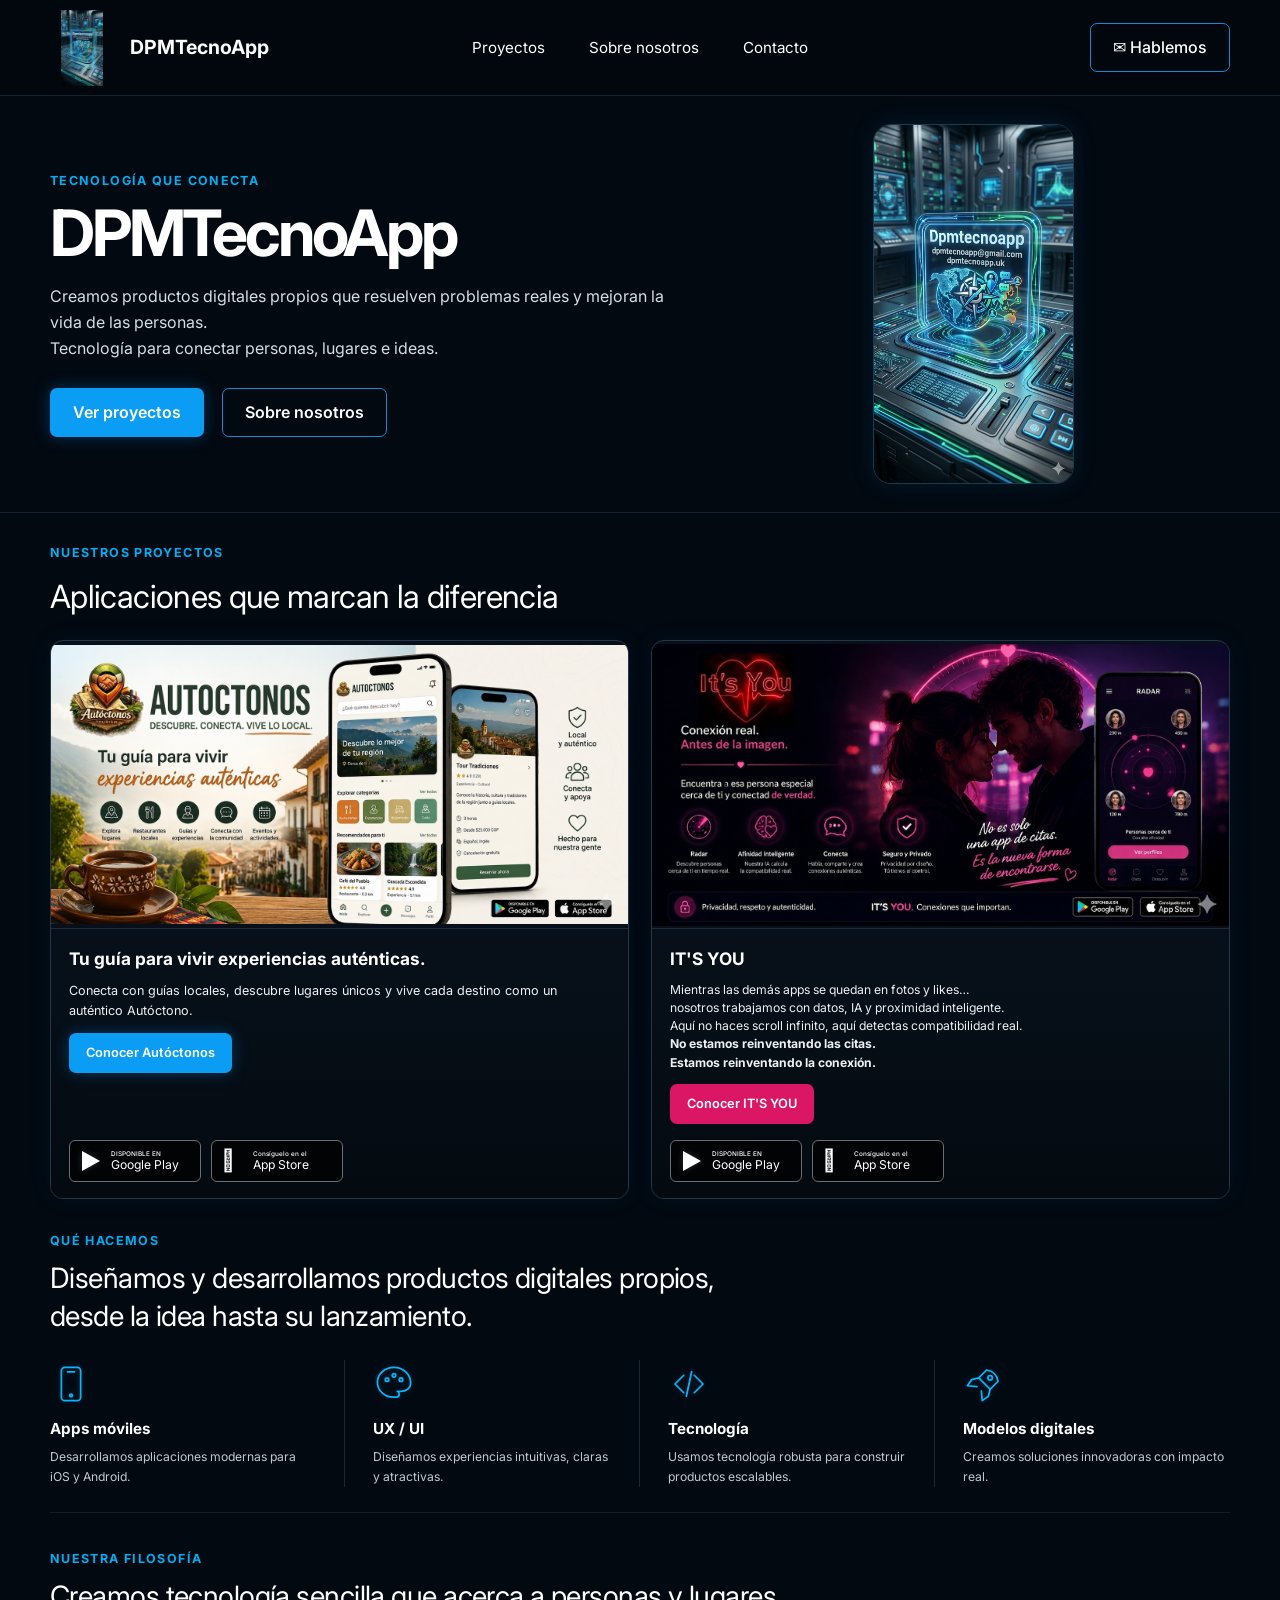
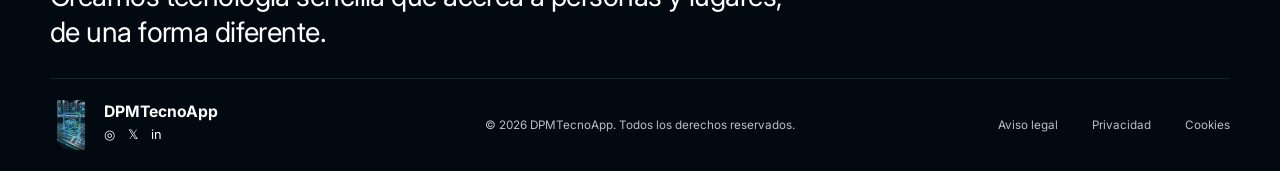
==== index.html @ 694f6444 "feat: enlazar ficha de Autóctonos con su página" ====
<!doctype html><html lang="es"><head><meta charset="utf-8"><meta name="viewport" content="width=device-width,initial-scale=1"><meta name="description" content="DPMTecnoApp crea productos digitales propios para conectar personas, lugares e ideas."><title>DPMTecnoApp</title><link rel="preconnect" href="https://fonts.googleapis.com"><link rel="preconnect" href="https://fonts.gstatic.com" crossorigin><link href="https://fonts.googleapis.com/css2?family=Inter:wght@400;500;600;700;800&display=swap" rel="stylesheet"><link rel="stylesheet" href="styles.css"></head><body><header class="site-header"><a class="brand" href="#inicio" aria-label="DPMTecnoApp, inicio"><span class="brand-mark"><img src="assets/app-image.png" alt=""></span><strong>DPMTecnoApp</strong></a><button class="menu-toggle" aria-expanded="false" aria-controls="nav">☰</button><nav id="nav" class="nav"><a href="#proyectos">Proyectos</a><a href="#nosotros">Sobre nosotros</a><a href="#contacto">Contacto</a></nav><button class="btn btn-outline header-contact" data-open-contact>✉ Hablemos</button></header><main><section id="inicio" class="hero"><div class="hero-inner"><div class="hero-copy"><p class="eyebrow">TECNOLOGÍA QUE CONECTA</p><h1>DPMTecnoApp</h1><p class="hero-text">Creamos productos digitales propios que resuelven problemas reales y mejoran la vida de las personas.<br>Tecnología para conectar personas, lugares e ideas.</p><div class="hero-actions"><a class="btn btn-primary" href="#proyectos">Ver proyectos</a><a class="btn btn-outline" href="#nosotros">Sobre nosotros</a></div></div><div class="hero-media"><img src="assets/app-image.png" alt="DPMTecnoApp"></div></div></section><section id="proyectos" class="section-shell projects"><p class="eyebrow">NUESTROS PROYECTOS</p><h2>Aplicaciones que marcan la diferencia</h2><div class="project-grid"><article class="project-card"><div class="project-media"><img src="assets/ficha.autoctonos.png" alt="Autóctonos Tourism"></div><div class="project-body"><h3>Tu guía para vivir experiencias auténticas.</h3><p>Conecta con guías locales, descubre lugares únicos y vive cada destino como un auténtico Autóctono.</p><a class="btn btn-primary btn-small" href="autoctonos.html">Conocer Autóctonos</a><div class="store-row"><span class="store-badge"><span class="play-mark" aria-hidden="true"></span><span><b>DISPONIBLE EN</b><em>Google Play</em></span></span><span class="store-badge"><span class="apple-mark" aria-hidden="true"></span><span><b>Consíguelo en el</b><em>App Store</em></span></span></div></div></article><article class="project-card itsyou-card"><div class="project-media"><img src="assets/ficha-itsyou.png" alt="Presentación de IT'S YOU"></div><div class="project-body its-copy"><h3>IT'S YOU</h3><p>Mientras las demás apps se quedan en fotos y likes…<br>nosotros trabajamos con datos, IA y proximidad inteligente.<br>Aquí no haces scroll infinito, aquí detectas compatibilidad real.<br><strong>No estamos reinventando las citas.<br>Estamos reinventando la conexión.</strong></p><button class="btn btn-pink btn-small" type="button">Conocer IT'S YOU</button><div class="store-row"><span class="store-badge"><span class="play-mark" aria-hidden="true"></span><span><b>DISPONIBLE EN</b><em>Google Play</em></span></span><span class="store-badge"><span class="apple-mark" aria-hidden="true"></span><span><b>Consíguelo en el</b><em>App Store</em></span></span></div></div></article></div></section><section id="nosotros" class="section-shell what"><p class="eyebrow">QUÉ HACEMOS</p><h2>Diseñamos y desarrollamos productos digitales propios,<br>desde la idea hasta su lanzamiento.</h2><div class="feature-grid"><article><span class="feature-icon"><svg viewBox="0 0 48 48" aria-hidden="true"><rect x="13" y="5" width="22" height="38" rx="4"/><line x1="20" y1="10" x2="28" y2="10"/><circle cx="24" cy="37" r="1.5"/></svg></span><h3>Apps móviles</h3><p>Desarrollamos aplicaciones modernas para iOS y Android.</p></article><article><span class="feature-icon"><svg viewBox="0 0 48 48" aria-hidden="true"><path d="M24 5C13.5 5 5 12.6 5 22c0 9.6 8.6 17 18 17h3.5c2 0 3.5-1.6 3.5-3.5 0-1.5-1-2.7-2.3-3.2h4.8C38.9 32.3 43 28.2 43 23 43 13 34.5 5 24 5Z"/><circle cx="16" cy="19" r="2"/><circle cx="24" cy="14" r="2"/><circle cx="32" cy="19" r="2"/></svg></span><h3>UX / UI</h3><p>Diseñamos experiencias intuitivas, claras y atractivas.</p></article><article><span class="feature-icon"><svg viewBox="0 0 48 48" aria-hidden="true"><polyline points="18,14 8,24 18,34"/><polyline points="30,14 40,24 30,34"/><line x1="27" y1="10" x2="21" y2="38"/></svg></span><h3>Tecnología</h3><p>Usamos tecnología robusta para construir productos escalables.</p></article><article><span class="feature-icon"><svg viewBox="0 0 48 48" aria-hidden="true"><path d="M27 8c7 1 12 6 13 13l-9 9-13-13 9-9Z"/><path d="M18 17 10 19l-5 7 11 1"/><path d="M31 30l-2 8-7 5-1-11"/><circle cx="31" cy="17" r="2.5"/></svg></span><h3>Modelos digitales</h3><p>Creamos soluciones innovadoras con impacto real.</p></article></div></section><section class="section-shell philosophy"><p class="eyebrow">NUESTRA FILOSOFÍA</p><h2>Creamos tecnología sencilla que acerca a personas y lugares,<br>de una forma diferente.</h2></section></main><footer id="contacto" class="footer section-shell"><div class="footer-brand"><span class="brand-mark small"><img src="assets/app-image.png" alt=""></span><div><strong>DPMTecnoApp</strong><div class="socials">◎　𝕏　in</div></div></div><p>© 2026 DPMTecnoApp. Todos los derechos reservados.</p><div class="legal"><a href="#">Aviso legal</a><a href="#">Privacidad</a><a href="#">Cookies</a></div></footer><dialog id="contactDialog" class="contact-dialog"><form method="dialog" class="dialog-close-row"><button class="close" aria-label="Cerrar">×</button></form><div class="dialog-content"><p class="eyebrow">CONTACTO</p><h2>Hablemos</h2><p>¿Tienes una idea o quieres colaborar en alguno de nuestros proyectos? Escríbenos.</p><form class="contact-form" action="mailto:dpmtecnoapp@gmail.com" method="post" enctype="text/plain"><label>Nombre<input name="nombre" required></label><label>Email<input type="email" name="email" required></label><label>Mensaje<textarea name="mensaje" rows="5" required></textarea></label><button class="btn btn-primary" type="submit">Enviar mensaje</button></form></div></dialog><script src="script.js"></script></body></html>
---- styles.css ----
*{box-sizing:border-box}html{scroll-behavior:smooth}body{margin:0;background:#020911;color:#fff;font-family:Inter,Arial,sans-serif;line-height:1.55}a{color:inherit;text-decoration:none}button,input,textarea{font:inherit}.section-shell{width:min(1180px,calc(100% - 72px));margin:auto}.site-header{height:96px;display:grid;grid-template-columns:1fr auto 1fr;align-items:center;padding:0 max(32px,calc((100vw - 1180px)/2));border-bottom:1px solid #132331;background:#02070d;position:sticky;top:0;z-index:20}.brand{display:flex;align-items:center;gap:16px}.brand strong{font-size:1.22rem}.brand-mark{width:64px;height:76px;display:flex;align-items:center;justify-content:center;overflow:hidden;background:transparent}.brand-mark img{display:block;width:100%;height:100%;object-fit:contain;object-position:center}.brand-mark.small{width:42px;height:50px}.nav{display:flex;gap:44px}.nav a{font-size:.95rem}.menu-toggle{display:none;background:transparent;border:0;color:#fff;font-size:1.5rem}.btn{display:inline-flex;align-items:center;justify-content:center;border-radius:7px;padding:11px 22px;border:1px solid transparent;font-weight:600;cursor:pointer}.btn-primary{background:#0b9cf4;box-shadow:0 0 16px rgba(0,127,207,.38);color:#fff}.btn-outline{background:transparent;border-color:#1689d5;color:#fff}.btn-pink{background:#db1765;color:#fff}.header-contact{justify-self:end;font-weight:500}.hero{border-bottom:1px solid #142231}.hero-inner{width:min(1180px,calc(100% - 72px));margin:auto;display:grid;grid-template-columns:1.1fr .9fr;gap:40px;align-items:center;min-height:410px;padding:28px 0}.hero-copy{max-width:630px}.eyebrow{color:#00aef3;font-size:.78rem;letter-spacing:.11em;margin:0 0 10px;font-weight:700}.hero h1{font-size:4rem;line-height:1;margin:0 0 18px;letter-spacing:-.05em}.hero-text{font-size:1rem;color:#d7dde2;line-height:1.65;margin:0}.hero-actions{display:flex;gap:18px;margin-top:26px}.hero-media{min-height:360px;display:flex;align-items:center;justify-content:center;padding:0 8px}.hero-media img{display:block;width:auto;height:360px;max-width:100%;object-fit:contain;border-radius:18px;border:1px solid #1d3950;box-shadow:0 0 22px rgba(0,116,180,.17)}.projects{padding-top:30px;padding-bottom:28px}.projects h2,.what h2,.philosophy h2{font-weight:400;letter-spacing:-.02em}.projects h2{font-size:2rem;margin:0 0 18px}.project-grid{display:grid;grid-template-columns:1fr 1fr;gap:22px}.project-card{border:1px solid #273646;border-radius:13px;overflow:hidden;background:#07101a;box-shadow:0 0 22px rgba(0,84,132,.11);display:flex;flex-direction:column}.project-media{width:100%;aspect-ratio:2/1;background:transparent;border-bottom:1px solid #1c2c3a;overflow:hidden;padding:0}.project-media img{display:block;width:100%;height:100%;object-fit:contain;object-position:center}.project-body{padding:18px 18px 16px;background:linear-gradient(180deg,#07101a,#040a10);display:flex;flex-direction:column;flex:1}.project-body h3{font-size:1.08rem;line-height:1.35;margin:0 0 10px}.project-body p{font-size:.79rem;line-height:1.6;color:#eef1f3;margin:0 0 12px}.project-body strong{font-weight:700}.its-copy p{font-size:.76rem;line-height:1.5}.btn-small{padding:9px 16px;font-size:.8rem;align-self:flex-start}.store-row{display:flex;gap:10px;margin-top:auto;padding-top:16px}.store-badge{height:42px;min-width:132px;border:1px solid #686f75;border-radius:6px;background:#020305;padding:4px 9px;display:grid;grid-template-columns:26px 1fr;align-items:center;gap:6px;color:#fff}.store-badge>span:last-child{display:grid}.store-badge b{font-size:.4rem;font-weight:500;line-height:1.1}.store-badge em{font-size:.76rem;font-style:normal;line-height:1.1}.apple-mark{font-size:1.35rem;line-height:1}.play-mark{width:0;height:0;border-top:10px solid transparent;border-bottom:10px solid transparent;border-left:18px solid #fff;filter:drop-shadow(0 0 3px rgba(255,255,255,.18));margin-left:3px}.what{padding-top:4px;padding-bottom:24px}.what h2{font-size:1.75rem;line-height:1.35;margin:0 0 24px}.feature-grid{display:grid;grid-template-columns:repeat(4,1fr);padding-bottom:25px;border-bottom:1px solid #111d29}.feature-grid article{padding:0 28px;border-right:1px solid #1b2936}.feature-grid article:first-child{padding-left:0}.feature-grid article:last-child{border-right:0;padding-right:0}.feature-icon{width:48px;height:48px;display:flex;align-items:center;margin-bottom:9px}.feature-icon svg{width:42px;height:42px;fill:none;stroke:#00b8ff;stroke-width:2;stroke-linecap:round;stroke-linejoin:round;filter:drop-shadow(0 0 5px rgba(0,174,243,.22))}.feature-grid h3{font-size:.95rem;margin:0 0 7px}.feature-grid p{font-size:.76rem;color:#c3c8ce;line-height:1.65;margin:0}.philosophy{padding-top:12px;padding-bottom:28px;border-bottom:1px solid #13202c}.philosophy h2{font-size:1.75rem;line-height:1.28;margin:0}.footer{min-height:92px;display:grid;grid-template-columns:1fr auto 1fr;align-items:center;gap:20px;font-size:.73rem;color:#b9c0c7}.footer-brand{display:grid;grid-template-columns:auto 1fr;align-items:center;column-gap:12px;row-gap:2px;color:#fff}.footer-brand .brand-mark{grid-row:1/3}.footer-brand strong{font-size:.98rem}.socials{font-size:.8rem}.footer p{margin:0}.legal{justify-self:end;display:flex;gap:34px}.contact-dialog{width:min(560px,calc(100% - 28px));border:1px solid rgba(0,184,255,.4);border-radius:18px;background:#07131f;color:white;padding:0;box-shadow:0 0 60px rgba(0,184,255,.26)}.contact-dialog::backdrop{background:rgba(0,5,10,.72);backdrop-filter:blur(8px)}.dialog-close-row{display:flex;justify-content:flex-end}.close{margin:10px 12px 0;background:transparent;color:white;border:0;font-size:2rem;cursor:pointer}.dialog-content{padding:0 34px 34px}.contact-form{display:grid;gap:14px;margin:20px 0}.contact-form label{display:grid;gap:6px;color:#b9c7d3;font-size:.86rem}.contact-form input,.contact-form textarea{width:100%;border:1px solid #17354b;border-radius:8px;background:#0d2030;color:white;padding:12px}@media(max-width:900px){.site-header{height:82px;grid-template-columns:1fr auto;padding:0 18px}.brand{gap:10px}.brand strong{font-size:1rem}.brand-mark{width:48px;height:62px}.menu-toggle{display:block;justify-self:end}.nav{display:none;position:absolute;top:82px;left:0;right:0;background:#07131f;padding:22px;flex-direction:column;gap:18px;border-bottom:1px solid #15354c}.nav.open{display:flex}.header-contact{display:none}.hero-inner{width:calc(100% - 36px);grid-template-columns:1fr;padding:28px 0 34px;gap:20px}.hero-media{min-height:320px;order:-1}.hero-media img{height:320px;max-width:100%}.hero h1{font-size:2.8rem}.hero-text br{display:none}.project-grid{grid-template-columns:1fr}.project-media{aspect-ratio:2/1}.feature-grid{grid-template-columns:1fr 1fr;gap:20px}.feature-grid article,.feature-grid article:first-child,.feature-grid article:last-child{border-right:0;border-bottom:1px solid #1b2936;padding:15px 0}.footer{height:auto;grid-template-columns:1fr;text-align:center;gap:18px;padding:26px 0}.footer-brand,.legal{justify-self:center}.legal{gap:22px}}@media(max-width:560px){.section-shell{width:calc(100% - 28px)}.hero h1{font-size:2.35rem}.hero-actions{flex-direction:column;align-items:stretch}.hero-media{min-height:270px}.hero-media img{height:270px}.projects h2{font-size:1.52rem}.project-media{aspect-ratio:2/1}.store-row{gap:7px;flex-wrap:wrap}.store-badge{min-width:0;flex:1}.its-copy p{font-size:.73rem}.feature-grid{grid-template-columns:1fr}.what h2,.philosophy h2{font-size:1.4rem}}
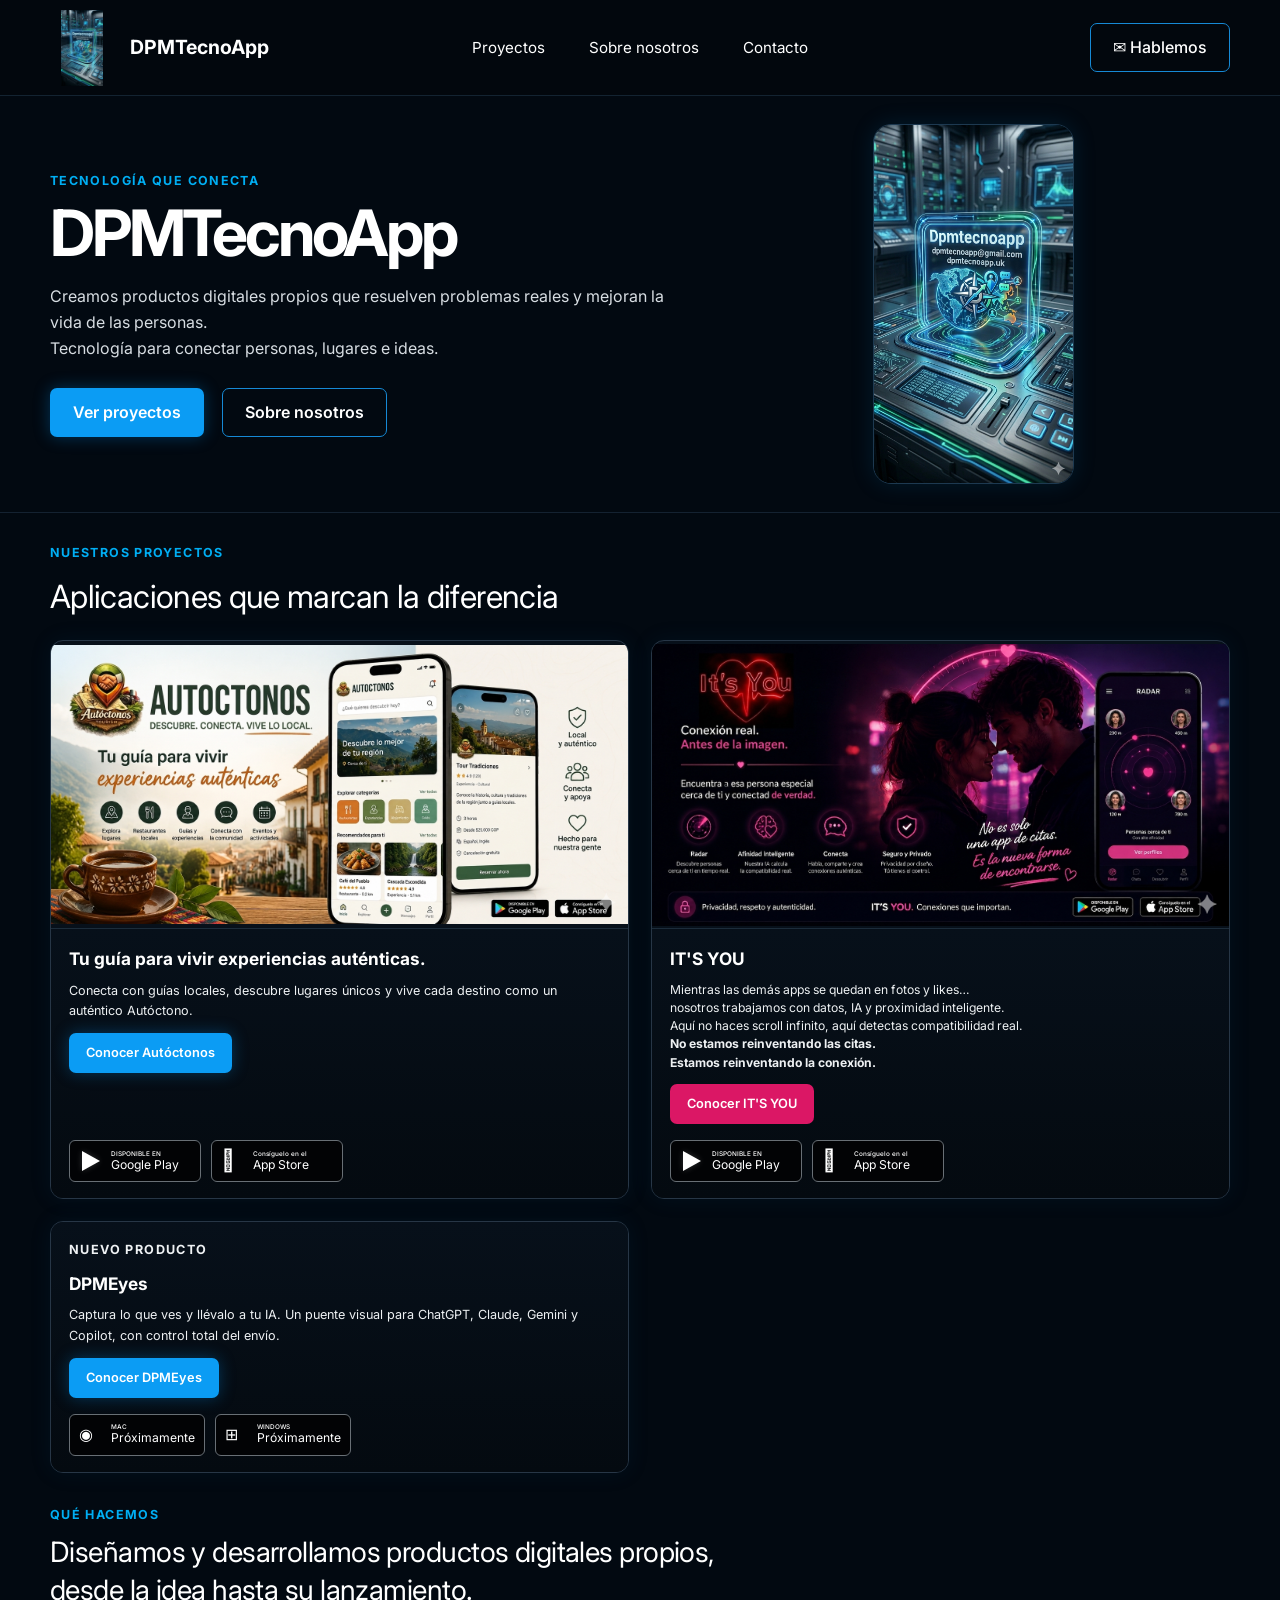
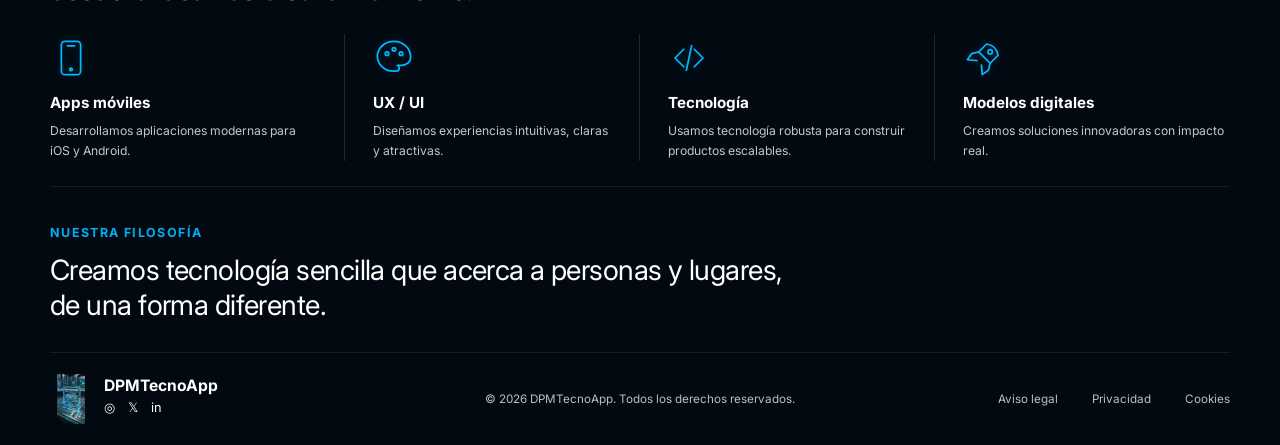
==== commit 2994ca37: "feat: add DPMEyes to projects" ====
--- a/index.html
+++ b/index.html
@@ -1 +1 @@
-<!doctype html><html lang="es"><head><meta charset="utf-8"><meta name="viewport" content="width=device-width,initial-scale=1"><meta name="description" content="DPMTecnoApp crea productos digitales propios para conectar personas, lugares e ideas."><title>DPMTecnoApp</title><link rel="preconnect" href="https://fonts.googleapis.com"><link rel="preconnect" href="https://fonts.gstatic.com" crossorigin><link href="https://fonts.googleapis.com/css2?family=Inter:wght@400;500;600;700;800&display=swap" rel="stylesheet"><link rel="stylesheet" href="styles.css"></head><body><header class="site-header"><a class="brand" href="#inicio" aria-label="DPMTecnoApp, inicio"><span class="brand-mark"><img src="assets/app-image.png" alt=""></span><strong>DPMTecnoApp</strong></a><button class="menu-toggle" aria-expanded="false" aria-controls="nav">☰</button><nav id="nav" class="nav"><a href="#proyectos">Proyectos</a><a href="#nosotros">Sobre nosotros</a><a href="#contacto">Contacto</a></nav><button class="btn btn-outline header-contact" data-open-contact>✉ Hablemos</button></header><main><section id="inicio" class="hero"><div class="hero-inner"><div class="hero-copy"><p class="eyebrow">TECNOLOGÍA QUE CONECTA</p><h1>DPMTecnoApp</h1><p class="hero-text">Creamos productos digitales propios que resuelven problemas reales y mejoran la vida de las personas.<br>Tecnología para conectar personas, lugares e ideas.</p><div class="hero-actions"><a class="btn btn-primary" href="#proyectos">Ver proyectos</a><a class="btn btn-outline" href="#nosotros">Sobre nosotros</a></div></div><div class="hero-media"><img src="assets/app-image.png" alt="DPMTecnoApp"></div></div></section><section id="proyectos" class="section-shell projects"><p class="eyebrow">NUESTROS PROYECTOS</p><h2>Aplicaciones que marcan la diferencia</h2><div class="project-grid"><article class="project-card"><div class="project-media"><img src="assets/ficha.autoctonos.png" alt="Autóctonos Tourism"></div><div class="project-body"><h3>Tu guía para vivir experiencias auténticas.</h3><p>Conecta con guías locales, descubre lugares únicos y vive cada destino como un auténtico Autóctono.</p><a class="btn btn-primary btn-small" href="autoctonos.html">Conocer Autóctonos</a><div class="store-row"><span class="store-badge"><span class="play-mark" aria-hidden="true"></span><span><b>DISPONIBLE EN</b><em>Google Play</em></span></span><span class="store-badge"><span class="apple-mark" aria-hidden="true"></span><span><b>Consíguelo en el</b><em>App Store</em></span></span></div></div></article><article class="project-card itsyou-card"><div class="project-media"><img src="assets/ficha-itsyou.png" alt="Presentación de IT'S YOU"></div><div class="project-body its-copy"><h3>IT'S YOU</h3><p>Mientras las demás apps se quedan en fotos y likes…<br>nosotros trabajamos con datos, IA y proximidad inteligente.<br>Aquí no haces scroll infinito, aquí detectas compatibilidad real.<br><strong>No estamos reinventando las citas.<br>Estamos reinventando la conexión.</strong></p><button class="btn btn-pink btn-small" type="button">Conocer IT'S YOU</button><div class="store-row"><span class="store-badge"><span class="play-mark" aria-hidden="true"></span><span><b>DISPONIBLE EN</b><em>Google Play</em></span></span><span class="store-badge"><span class="apple-mark" aria-hidden="true"></span><span><b>Consíguelo en el</b><em>App Store</em></span></span></div></div></article></div></section><section id="nosotros" class="section-shell what"><p class="eyebrow">QUÉ HACEMOS</p><h2>Diseñamos y desarrollamos productos digitales propios,<br>desde la idea hasta su lanzamiento.</h2><div class="feature-grid"><article><span class="feature-icon"><svg viewBox="0 0 48 48" aria-hidden="true"><rect x="13" y="5" width="22" height="38" rx="4"/><line x1="20" y1="10" x2="28" y2="10"/><circle cx="24" cy="37" r="1.5"/></svg></span><h3>Apps móviles</h3><p>Desarrollamos aplicaciones modernas para iOS y Android.</p></article><article><span class="feature-icon"><svg viewBox="0 0 48 48" aria-hidden="true"><path d="M24 5C13.5 5 5 12.6 5 22c0 9.6 8.6 17 18 17h3.5c2 0 3.5-1.6 3.5-3.5 0-1.5-1-2.7-2.3-3.2h4.8C38.9 32.3 43 28.2 43 23 43 13 34.5 5 24 5Z"/><circle cx="16" cy="19" r="2"/><circle cx="24" cy="14" r="2"/><circle cx="32" cy="19" r="2"/></svg></span><h3>UX / UI</h3><p>Diseñamos experiencias intuitivas, claras y atractivas.</p></article><article><span class="feature-icon"><svg viewBox="0 0 48 48" aria-hidden="true"><polyline points="18,14 8,24 18,34"/><polyline points="30,14 40,24 30,34"/><line x1="27" y1="10" x2="21" y2="38"/></svg></span><h3>Tecnología</h3><p>Usamos tecnología robusta para construir productos escalables.</p></article><article><span class="feature-icon"><svg viewBox="0 0 48 48" aria-hidden="true"><path d="M27 8c7 1 12 6 13 13l-9 9-13-13 9-9Z"/><path d="M18 17 10 19l-5 7 11 1"/><path d="M31 30l-2 8-7 5-1-11"/><circle cx="31" cy="17" r="2.5"/></svg></span><h3>Modelos digitales</h3><p>Creamos soluciones innovadoras con impacto real.</p></article></div></section><section class="section-shell philosophy"><p class="eyebrow">NUESTRA FILOSOFÍA</p><h2>Creamos tecnología sencilla que acerca a personas y lugares,<br>de una forma diferente.</h2></section></main><footer id="contacto" class="footer section-shell"><div class="footer-brand"><span class="brand-mark small"><img src="assets/app-image.png" alt=""></span><div><strong>DPMTecnoApp</strong><div class="socials">◎　𝕏　in</div></div></div><p>© 2026 DPMTecnoApp. Todos los derechos reservados.</p><div class="legal"><a href="#">Aviso legal</a><a href="#">Privacidad</a><a href="#">Cookies</a></div></footer><dialog id="contactDialog" class="contact-dialog"><form method="dialog" class="dialog-close-row"><button class="close" aria-label="Cerrar">×</button></form><div class="dialog-content"><p class="eyebrow">CONTACTO</p><h2>Hablemos</h2><p>¿Tienes una idea o quieres colaborar en alguno de nuestros proyectos? Escríbenos.</p><form class="contact-form" action="mailto:dpmtecnoapp@gmail.com" method="post" enctype="text/plain"><label>Nombre<input name="nombre" required></label><label>Email<input type="email" name="email" required></label><label>Mensaje<textarea name="mensaje" rows="5" required></textarea></label><button class="btn btn-primary" type="submit">Enviar mensaje</button></form></div></dialog><script src="script.js"></script></body></html>+<!doctype html><html lang="es"><head><meta charset="utf-8"><meta name="viewport" content="width=device-width,initial-scale=1"><meta name="description" content="DPMTecnoApp crea productos digitales propios para conectar personas, lugares e ideas."><title>DPMTecnoApp</title><link rel="preconnect" href="https://fonts.googleapis.com"><link rel="preconnect" href="https://fonts.gstatic.com" crossorigin><link href="https://fonts.googleapis.com/css2?family=Inter:wght@400;500;600;700;800&display=swap" rel="stylesheet"><link rel="stylesheet" href="styles.css"></head><body><header class="site-header"><a class="brand" href="#inicio" aria-label="DPMTecnoApp, inicio"><span class="brand-mark"><img src="assets/app-image.png" alt=""></span><strong>DPMTecnoApp</strong></a><button class="menu-toggle" aria-expanded="false" aria-controls="nav">☰</button><nav id="nav" class="nav"><a href="#proyectos">Proyectos</a><a href="#nosotros">Sobre nosotros</a><a href="#contacto">Contacto</a></nav><button class="btn btn-outline header-contact" data-open-contact>✉ Hablemos</button></header><main><section id="inicio" class="hero"><div class="hero-inner"><div class="hero-copy"><p class="eyebrow">TECNOLOGÍA QUE CONECTA</p><h1>DPMTecnoApp</h1><p class="hero-text">Creamos productos digitales propios que resuelven problemas reales y mejoran la vida de las personas.<br>Tecnología para conectar personas, lugares e ideas.</p><div class="hero-actions"><a class="btn btn-primary" href="#proyectos">Ver proyectos</a><a class="btn btn-outline" href="#nosotros">Sobre nosotros</a></div></div><div class="hero-media"><img src="assets/app-image.png" alt="DPMTecnoApp"></div></div></section><section id="proyectos" class="section-shell projects"><p class="eyebrow">NUESTROS PROYECTOS</p><h2>Aplicaciones que marcan la diferencia</h2><div class="project-grid"><article class="project-card"><div class="project-media"><img src="assets/ficha.autoctonos.png" alt="Autóctonos Tourism"></div><div class="project-body"><h3>Tu guía para vivir experiencias auténticas.</h3><p>Conecta con guías locales, descubre lugares únicos y vive cada destino como un auténtico Autóctono.</p><a class="btn btn-primary btn-small" href="autoctonos.html">Conocer Autóctonos</a><div class="store-row"><a class="store-badge" href="https://play.google.com/store/apps/details?id=com.dpmtecnoapp.autoctonos" target="_blank" rel="noopener noreferrer" aria-label="Descargar Autóctonos en Google Play"><span class="play-mark" aria-hidden="true"></span><span><b>DISPONIBLE EN</b><em>Google Play</em></span></a><span class="store-badge"><span class="apple-mark" aria-hidden="true"></span><span><b>Consíguelo en el</b><em>App Store</em></span></span></div></div></article><article class="project-card itsyou-card"><div class="project-media"><img src="assets/ficha-itsyou.png" alt="Presentación de IT'S YOU"></div><div class="project-body its-copy"><h3>IT'S YOU</h3><p>Mientras las demás apps se quedan en fotos y likes…<br>nosotros trabajamos con datos, IA y proximidad inteligente.<br>Aquí no haces scroll infinito, aquí detectas compatibilidad real.<br><strong>No estamos reinventando las citas.<br>Estamos reinventando la conexión.</strong></p><a class="btn btn-pink btn-small" href="itsyou.html">Conocer IT'S YOU</a><div class="store-row"><span class="store-badge"><span class="play-mark" aria-hidden="true"></span><span><b>DISPONIBLE EN</b><em>Google Play</em></span></span><span class="store-badge"><span class="apple-mark" aria-hidden="true"></span><span><b>Consíguelo en el</b><em>App Store</em></span></span></div></div></article><article class="project-card"><div class="project-body"><p class="eyebrow">NUEVO PRODUCTO</p><h3>DPMEyes</h3><p>Captura lo que ves y llévalo a tu IA. Un puente visual para ChatGPT, Claude, Gemini y Copilot, con control total del envío.</p><a class="btn btn-primary btn-small" href="dpmeyes.html">Conocer DPMEyes</a><div class="store-row"><span class="store-badge"><span>◉</span><span><b>MAC</b><em>Próximamente</em></span></span><span class="store-badge"><span>⊞</span><span><b>WINDOWS</b><em>Próximamente</em></span></span></div></div></article></div></section><section id="nosotros" class="section-shell what"><p class="eyebrow">QUÉ HACEMOS</p><h2>Diseñamos y desarrollamos productos digitales propios,<br>desde la idea hasta su lanzamiento.</h2><div class="feature-grid"><article><span class="feature-icon"><svg viewBox="0 0 48 48" aria-hidden="true"><rect x="13" y="5" width="22" height="38" rx="4"/><line x1="20" y1="10" x2="28" y2="10"/><circle cx="24" cy="37" r="1.5"/></svg></span><h3>Apps móviles</h3><p>Desarrollamos aplicaciones modernas para iOS y Android.</p></article><article><span class="feature-icon"><svg viewBox="0 0 48 48" aria-hidden="true"><path d="M24 5C13.5 5 5 12.6 5 22c0 9.6 8.6 17 18 17h3.5c2 0 3.5-1.6 3.5-3.5 0-1.5-1-2.7-2.3-3.2h4.8C38.9 32.3 43 28.2 43 23 43 13 34.5 5 24 5Z"/><circle cx="16" cy="19" r="2"/><circle cx="24" cy="14" r="2"/><circle cx="32" cy="19" r="2"/></svg></span><h3>UX / UI</h3><p>Diseñamos experiencias intuitivas, claras y atractivas.</p></article><article><span class="feature-icon"><svg viewBox="0 0 48 48" aria-hidden="true"><polyline points="18,14 8,24 18,34"/><polyline points="30,14 40,24 30,34"/><line x1="27" y1="10" x2="21" y2="38"/></svg></span><h3>Tecnología</h3><p>Usamos tecnología robusta para construir productos escalables.</p></article><article><span class="feature-icon"><svg viewBox="0 0 48 48" aria-hidden="true"><path d="M27 8c7 1 12 6 13 13l-9 9-13-13 9-9Z"/><path d="M18 17 10 19l-5 7 11 1"/><path d="M31 30l-2 8-7 5-1-11"/><circle cx="31" cy="17" r="2.5"/></svg></span><h3>Modelos digitales</h3><p>Creamos soluciones innovadoras con impacto real.</p></article></div></section><section class="section-shell philosophy"><p class="eyebrow">NUESTRA FILOSOFÍA</p><h2>Creamos tecnología sencilla que acerca a personas y lugares,<br>de una forma diferente.</h2></section></main><footer id="contacto" class="footer section-shell"><div class="footer-brand"><span class="brand-mark small"><img src="assets/app-image.png" alt=""></span><div><strong>DPMTecnoApp</strong><div class="socials">◎　𝕏　in</div></div></div><p>© 2026 DPMTecnoApp. Todos los derechos reservados.</p><div class="legal"><a href="#">Aviso legal</a><a href="#">Privacidad</a><a href="#">Cookies</a></div></footer><dialog id="contactDialog" class="contact-dialog"><form method="dialog" class="dialog-close-row"><button class="close" aria-label="Cerrar">×</button></form><div class="dialog-content"><p class="eyebrow">CONTACTO</p><h2>Hablemos</h2><p>¿Tienes una idea o quieres colaborar en alguno de nuestros proyectos? Escríbenos.</p><form class="contact-form" action="mailto:dpmtecnoapp@gmail.com" method="post" enctype="text/plain"><label>Nombre<input name="nombre" required></label><label>Email<input type="email" name="email" required></label><label>Mensaje<textarea name="mensaje" rows="5" required></textarea></label><button class="btn btn-primary" type="submit">Enviar mensaje</button></form></div></dialog><script src="script.js"></script></body></html>
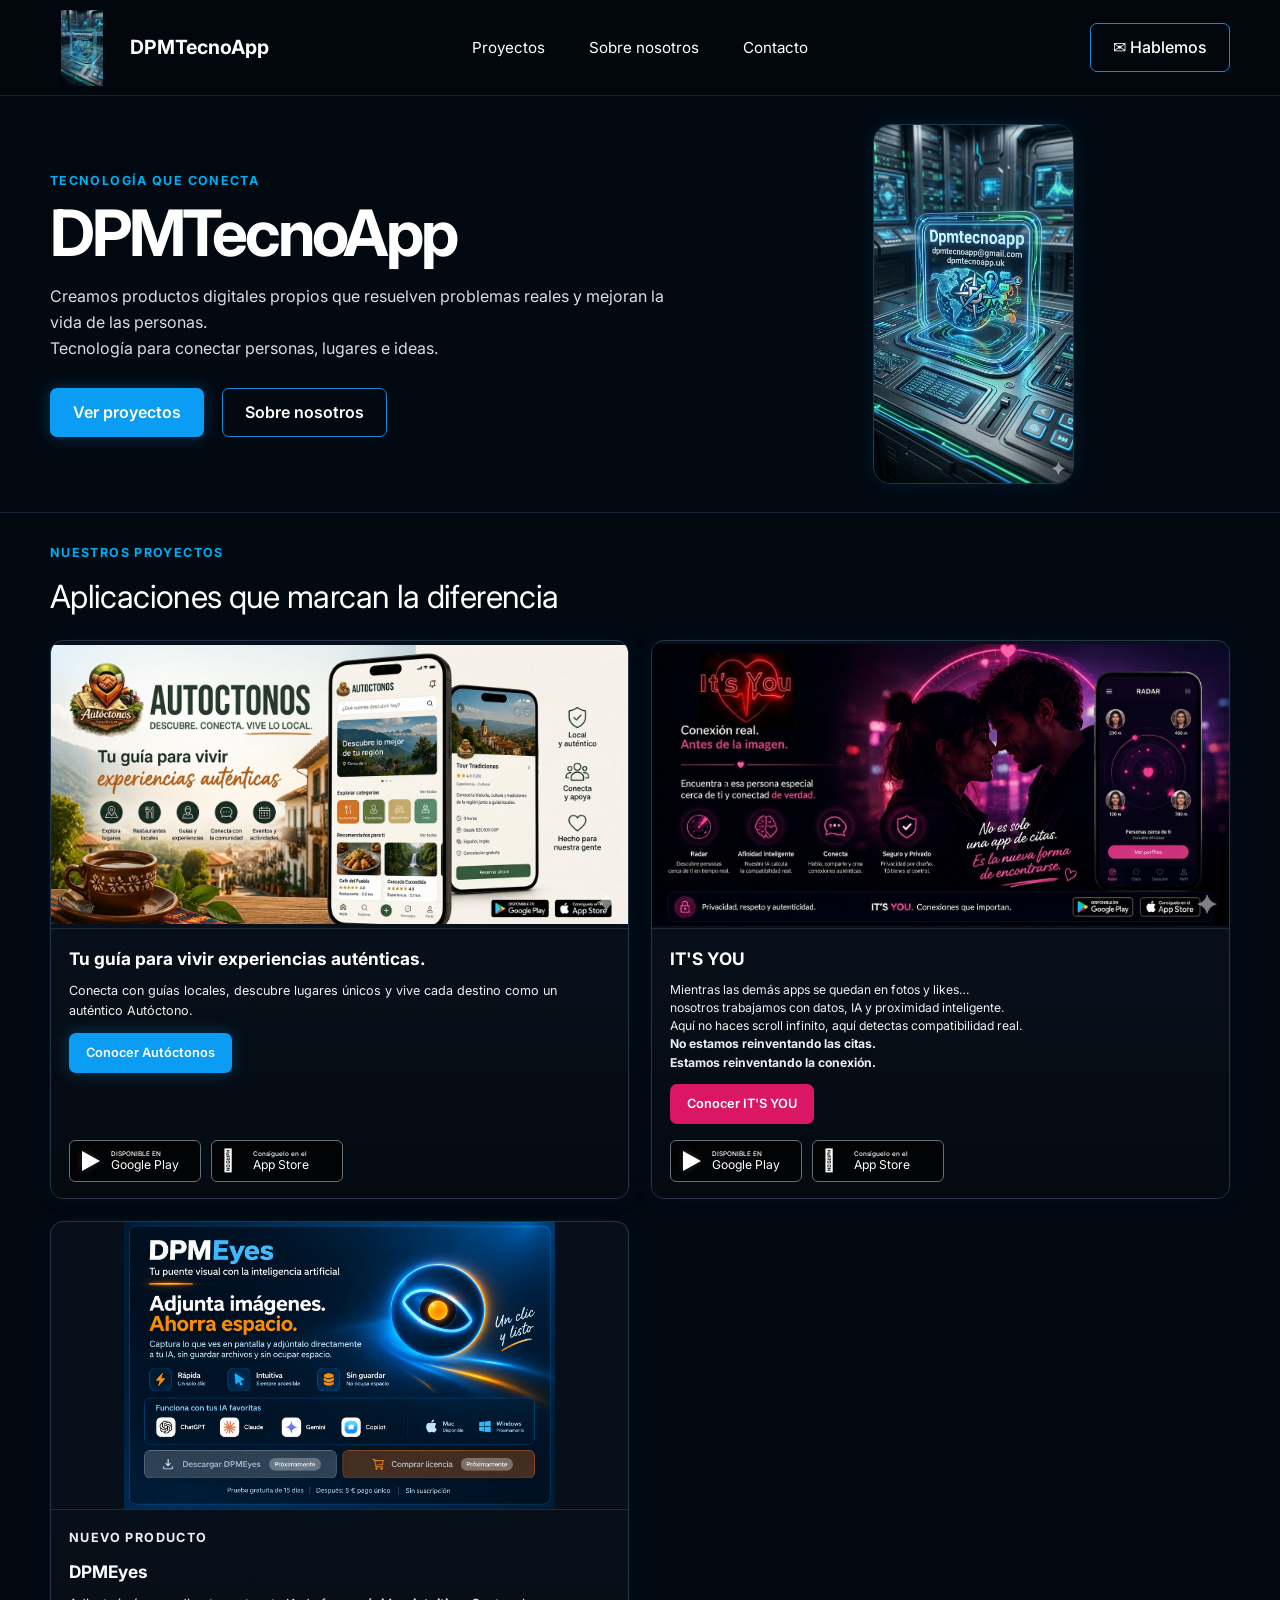
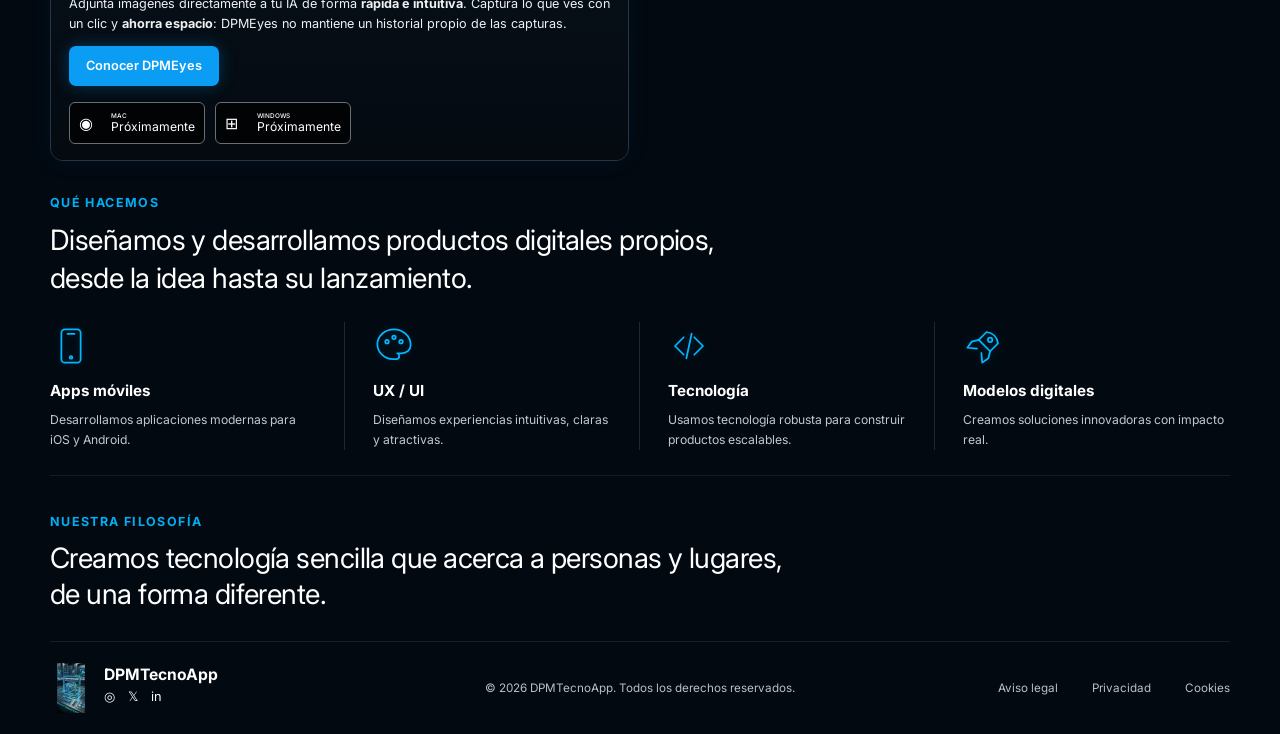
==== commit 8995d6d5: "feat: update DPMEyes presentation card" ====
--- a/index.html
+++ b/index.html
@@ -1 +1 @@
-<!doctype html><html lang="es"><head><meta charset="utf-8"><meta name="viewport" content="width=device-width,initial-scale=1"><meta name="description" content="DPMTecnoApp crea productos digitales propios para conectar personas, lugares e ideas."><title>DPMTecnoApp</title><link rel="preconnect" href="https://fonts.googleapis.com"><link rel="preconnect" href="https://fonts.gstatic.com" crossorigin><link href="https://fonts.googleapis.com/css2?family=Inter:wght@400;500;600;700;800&display=swap" rel="stylesheet"><link rel="stylesheet" href="styles.css"></head><body><header class="site-header"><a class="brand" href="#inicio" aria-label="DPMTecnoApp, inicio"><span class="brand-mark"><img src="assets/app-image.png" alt=""></span><strong>DPMTecnoApp</strong></a><button class="menu-toggle" aria-expanded="false" aria-controls="nav">☰</button><nav id="nav" class="nav"><a href="#proyectos">Proyectos</a><a href="#nosotros">Sobre nosotros</a><a href="#contacto">Contacto</a></nav><button class="btn btn-outline header-contact" data-open-contact>✉ Hablemos</button></header><main><section id="inicio" class="hero"><div class="hero-inner"><div class="hero-copy"><p class="eyebrow">TECNOLOGÍA QUE CONECTA</p><h1>DPMTecnoApp</h1><p class="hero-text">Creamos productos digitales propios que resuelven problemas reales y mejoran la vida de las personas.<br>Tecnología para conectar personas, lugares e ideas.</p><div class="hero-actions"><a class="btn btn-primary" href="#proyectos">Ver proyectos</a><a class="btn btn-outline" href="#nosotros">Sobre nosotros</a></div></div><div class="hero-media"><img src="assets/app-image.png" alt="DPMTecnoApp"></div></div></section><section id="proyectos" class="section-shell projects"><p class="eyebrow">NUESTROS PROYECTOS</p><h2>Aplicaciones que marcan la diferencia</h2><div class="project-grid"><article class="project-card"><div class="project-media"><img src="assets/ficha.autoctonos.png" alt="Autóctonos Tourism"></div><div class="project-body"><h3>Tu guía para vivir experiencias auténticas.</h3><p>Conecta con guías locales, descubre lugares únicos y vive cada destino como un auténtico Autóctono.</p><a class="btn btn-primary btn-small" href="autoctonos.html">Conocer Autóctonos</a><div class="store-row"><a class="store-badge" href="https://play.google.com/store/apps/details?id=com.dpmtecnoapp.autoctonos" target="_blank" rel="noopener noreferrer" aria-label="Descargar Autóctonos en Google Play"><span class="play-mark" aria-hidden="true"></span><span><b>DISPONIBLE EN</b><em>Google Play</em></span></a><span class="store-badge"><span class="apple-mark" aria-hidden="true"></span><span><b>Consíguelo en el</b><em>App Store</em></span></span></div></div></article><article class="project-card itsyou-card"><div class="project-media"><img src="assets/ficha-itsyou.png" alt="Presentación de IT'S YOU"></div><div class="project-body its-copy"><h3>IT'S YOU</h3><p>Mientras las demás apps se quedan en fotos y likes…<br>nosotros trabajamos con datos, IA y proximidad inteligente.<br>Aquí no haces scroll infinito, aquí detectas compatibilidad real.<br><strong>No estamos reinventando las citas.<br>Estamos reinventando la conexión.</strong></p><a class="btn btn-pink btn-small" href="itsyou.html">Conocer IT'S YOU</a><div class="store-row"><span class="store-badge"><span class="play-mark" aria-hidden="true"></span><span><b>DISPONIBLE EN</b><em>Google Play</em></span></span><span class="store-badge"><span class="apple-mark" aria-hidden="true"></span><span><b>Consíguelo en el</b><em>App Store</em></span></span></div></div></article><article class="project-card"><div class="project-body"><p class="eyebrow">NUEVO PRODUCTO</p><h3>DPMEyes</h3><p>Captura lo que ves y llévalo a tu IA. Un puente visual para ChatGPT, Claude, Gemini y Copilot, con control total del envío.</p><a class="btn btn-primary btn-small" href="dpmeyes.html">Conocer DPMEyes</a><div class="store-row"><span class="store-badge"><span>◉</span><span><b>MAC</b><em>Próximamente</em></span></span><span class="store-badge"><span>⊞</span><span><b>WINDOWS</b><em>Próximamente</em></span></span></div></div></article></div></section><section id="nosotros" class="section-shell what"><p class="eyebrow">QUÉ HACEMOS</p><h2>Diseñamos y desarrollamos productos digitales propios,<br>desde la idea hasta su lanzamiento.</h2><div class="feature-grid"><article><span class="feature-icon"><svg viewBox="0 0 48 48" aria-hidden="true"><rect x="13" y="5" width="22" height="38" rx="4"/><line x1="20" y1="10" x2="28" y2="10"/><circle cx="24" cy="37" r="1.5"/></svg></span><h3>Apps móviles</h3><p>Desarrollamos aplicaciones modernas para iOS y Android.</p></article><article><span class="feature-icon"><svg viewBox="0 0 48 48" aria-hidden="true"><path d="M24 5C13.5 5 5 12.6 5 22c0 9.6 8.6 17 18 17h3.5c2 0 3.5-1.6 3.5-3.5 0-1.5-1-2.7-2.3-3.2h4.8C38.9 32.3 43 28.2 43 23 43 13 34.5 5 24 5Z"/><circle cx="16" cy="19" r="2"/><circle cx="24" cy="14" r="2"/><circle cx="32" cy="19" r="2"/></svg></span><h3>UX / UI</h3><p>Diseñamos experiencias intuitivas, claras y atractivas.</p></article><article><span class="feature-icon"><svg viewBox="0 0 48 48" aria-hidden="true"><polyline points="18,14 8,24 18,34"/><polyline points="30,14 40,24 30,34"/><line x1="27" y1="10" x2="21" y2="38"/></svg></span><h3>Tecnología</h3><p>Usamos tecnología robusta para construir productos escalables.</p></article><article><span class="feature-icon"><svg viewBox="0 0 48 48" aria-hidden="true"><path d="M27 8c7 1 12 6 13 13l-9 9-13-13 9-9Z"/><path d="M18 17 10 19l-5 7 11 1"/><path d="M31 30l-2 8-7 5-1-11"/><circle cx="31" cy="17" r="2.5"/></svg></span><h3>Modelos digitales</h3><p>Creamos soluciones innovadoras con impacto real.</p></article></div></section><section class="section-shell philosophy"><p class="eyebrow">NUESTRA FILOSOFÍA</p><h2>Creamos tecnología sencilla que acerca a personas y lugares,<br>de una forma diferente.</h2></section></main><footer id="contacto" class="footer section-shell"><div class="footer-brand"><span class="brand-mark small"><img src="assets/app-image.png" alt=""></span><div><strong>DPMTecnoApp</strong><div class="socials">◎　𝕏　in</div></div></div><p>© 2026 DPMTecnoApp. Todos los derechos reservados.</p><div class="legal"><a href="#">Aviso legal</a><a href="#">Privacidad</a><a href="#">Cookies</a></div></footer><dialog id="contactDialog" class="contact-dialog"><form method="dialog" class="dialog-close-row"><button class="close" aria-label="Cerrar">×</button></form><div class="dialog-content"><p class="eyebrow">CONTACTO</p><h2>Hablemos</h2><p>¿Tienes una idea o quieres colaborar en alguno de nuestros proyectos? Escríbenos.</p><form class="contact-form" action="mailto:dpmtecnoapp@gmail.com" method="post" enctype="text/plain"><label>Nombre<input name="nombre" required></label><label>Email<input type="email" name="email" required></label><label>Mensaje<textarea name="mensaje" rows="5" required></textarea></label><button class="btn btn-primary" type="submit">Enviar mensaje</button></form></div></dialog><script src="script.js"></script></body></html>+<!doctype html><html lang="es"><head><meta charset="utf-8"><meta name="viewport" content="width=device-width,initial-scale=1"><meta name="description" content="DPMTecnoApp crea productos digitales propios para conectar personas, lugares e ideas."><title>DPMTecnoApp</title><link rel="preconnect" href="https://fonts.googleapis.com"><link rel="preconnect" href="https://fonts.gstatic.com" crossorigin><link href="https://fonts.googleapis.com/css2?family=Inter:wght@400;500;600;700;800&display=swap" rel="stylesheet"><link rel="stylesheet" href="styles.css"></head><body><header class="site-header"><a class="brand" href="#inicio" aria-label="DPMTecnoApp, inicio"><span class="brand-mark"><img src="assets/app-image.png" alt=""></span><strong>DPMTecnoApp</strong></a><button class="menu-toggle" aria-expanded="false" aria-controls="nav">☰</button><nav id="nav" class="nav"><a href="#proyectos">Proyectos</a><a href="#nosotros">Sobre nosotros</a><a href="#contacto">Contacto</a></nav><button class="btn btn-outline header-contact" data-open-contact>✉ Hablemos</button></header><main><section id="inicio" class="hero"><div class="hero-inner"><div class="hero-copy"><p class="eyebrow">TECNOLOGÍA QUE CONECTA</p><h1>DPMTecnoApp</h1><p class="hero-text">Creamos productos digitales propios que resuelven problemas reales y mejoran la vida de las personas.<br>Tecnología para conectar personas, lugares e ideas.</p><div class="hero-actions"><a class="btn btn-primary" href="#proyectos">Ver proyectos</a><a class="btn btn-outline" href="#nosotros">Sobre nosotros</a></div></div><div class="hero-media"><img src="assets/app-image.png" alt="DPMTecnoApp"></div></div></section><section id="proyectos" class="section-shell projects"><p class="eyebrow">NUESTROS PROYECTOS</p><h2>Aplicaciones que marcan la diferencia</h2><div class="project-grid"><article class="project-card"><div class="project-media"><img src="assets/ficha.autoctonos.png" alt="Autóctonos Tourism"></div><div class="project-body"><h3>Tu guía para vivir experiencias auténticas.</h3><p>Conecta con guías locales, descubre lugares únicos y vive cada destino como un auténtico Autóctono.</p><a class="btn btn-primary btn-small" href="autoctonos.html">Conocer Autóctonos</a><div class="store-row"><a class="store-badge" href="https://play.google.com/store/apps/details?id=com.dpmtecnoapp.autoctonos" target="_blank" rel="noopener noreferrer" aria-label="Descargar Autóctonos en Google Play"><span class="play-mark" aria-hidden="true"></span><span><b>DISPONIBLE EN</b><em>Google Play</em></span></a><span class="store-badge"><span class="apple-mark" aria-hidden="true"></span><span><b>Consíguelo en el</b><em>App Store</em></span></span></div></div></article><article class="project-card itsyou-card"><div class="project-media"><img src="assets/ficha-itsyou.png" alt="Presentación de IT'S YOU"></div><div class="project-body its-copy"><h3>IT'S YOU</h3><p>Mientras las demás apps se quedan en fotos y likes…<br>nosotros trabajamos con datos, IA y proximidad inteligente.<br>Aquí no haces scroll infinito, aquí detectas compatibilidad real.<br><strong>No estamos reinventando las citas.<br>Estamos reinventando la conexión.</strong></p><a class="btn btn-pink btn-small" href="itsyou.html">Conocer IT'S YOU</a><div class="store-row"><span class="store-badge"><span class="play-mark" aria-hidden="true"></span><span><b>DISPONIBLE EN</b><em>Google Play</em></span></span><span class="store-badge"><span class="apple-mark" aria-hidden="true"></span><span><b>Consíguelo en el</b><em>App Store</em></span></span></div></div></article><article class="project-card dpmeyes-card"><div class="project-media"><img src="assets/dpmeyes-imagenes/Imagen%20de%20Codex%2022%20sept%202026,%2021_00_14.png" alt="DPMEyes: adjunta imágenes a tu IA de forma rápida e intuitiva sin guardarlas"></div><div class="project-body"><p class="eyebrow">NUEVO PRODUCTO</p><h3>DPMEyes</h3><p>Adjunta imágenes directamente a tu IA de forma <strong>rápida e intuitiva</strong>. Captura lo que ves con un clic y <strong>ahorra espacio</strong>: DPMEyes no mantiene un historial propio de las capturas.</p><a class="btn btn-primary btn-small" href="dpmeyes.html">Conocer DPMEyes</a><div class="store-row"><span class="store-badge"><span>◉</span><span><b>MAC</b><em>Próximamente</em></span></span><span class="store-badge"><span>⊞</span><span><b>WINDOWS</b><em>Próximamente</em></span></span></div></div></article></div></section><section id="nosotros" class="section-shell what"><p class="eyebrow">QUÉ HACEMOS</p><h2>Diseñamos y desarrollamos productos digitales propios,<br>desde la idea hasta su lanzamiento.</h2><div class="feature-grid"><article><span class="feature-icon"><svg viewBox="0 0 48 48" aria-hidden="true"><rect x="13" y="5" width="22" height="38" rx="4"/><line x1="20" y1="10" x2="28" y2="10"/><circle cx="24" cy="37" r="1.5"/></svg></span><h3>Apps móviles</h3><p>Desarrollamos aplicaciones modernas para iOS y Android.</p></article><article><span class="feature-icon"><svg viewBox="0 0 48 48" aria-hidden="true"><path d="M24 5C13.5 5 5 12.6 5 22c0 9.6 8.6 17 18 17h3.5c2 0 3.5-1.6 3.5-3.5 0-1.5-1-2.7-2.3-3.2h4.8C38.9 32.3 43 28.2 43 23 43 13 34.5 5 24 5Z"/><circle cx="16" cy="19" r="2"/><circle cx="24" cy="14" r="2"/><circle cx="32" cy="19" r="2"/></svg></span><h3>UX / UI</h3><p>Diseñamos experiencias intuitivas, claras y atractivas.</p></article><article><span class="feature-icon"><svg viewBox="0 0 48 48" aria-hidden="true"><polyline points="18,14 8,24 18,34"/><polyline points="30,14 40,24 30,34"/><line x1="27" y1="10" x2="21" y2="38"/></svg></span><h3>Tecnología</h3><p>Usamos tecnología robusta para construir productos escalables.</p></article><article><span class="feature-icon"><svg viewBox="0 0 48 48" aria-hidden="true"><path d="M27 8c7 1 12 6 13 13l-9 9-13-13 9-9Z"/><path d="M18 17 10 19l-5 7 11 1"/><path d="M31 30l-2 8-7 5-1-11"/><circle cx="31" cy="17" r="2.5"/></svg></span><h3>Modelos digitales</h3><p>Creamos soluciones innovadoras con impacto real.</p></article></div></section><section class="section-shell philosophy"><p class="eyebrow">NUESTRA FILOSOFÍA</p><h2>Creamos tecnología sencilla que acerca a personas y lugares,<br>de una forma diferente.</h2></section></main><footer id="contacto" class="footer section-shell"><div class="footer-brand"><span class="brand-mark small"><img src="assets/app-image.png" alt=""></span><div><strong>DPMTecnoApp</strong><div class="socials">◎　𝕏　in</div></div></div><p>© 2026 DPMTecnoApp. Todos los derechos reservados.</p><div class="legal"><a href="#">Aviso legal</a><a href="#">Privacidad</a><a href="#">Cookies</a></div></footer><dialog id="contactDialog" class="contact-dialog"><form method="dialog" class="dialog-close-row"><button class="close" aria-label="Cerrar">×</button></form><div class="dialog-content"><p class="eyebrow">CONTACTO</p><h2>Hablemos</h2><p>¿Tienes una idea o quieres colaborar en alguno de nuestros proyectos? Escríbenos.</p><form class="contact-form" action="mailto:dpmtecnoapp@gmail.com" method="post" enctype="text/plain"><label>Nombre<input name="nombre" required></label><label>Email<input type="email" name="email" required></label><label>Mensaje<textarea name="mensaje" rows="5" required></textarea></label><button class="btn btn-primary" type="submit">Enviar mensaje</button></form></div></dialog><script src="script.js"></script></body></html>
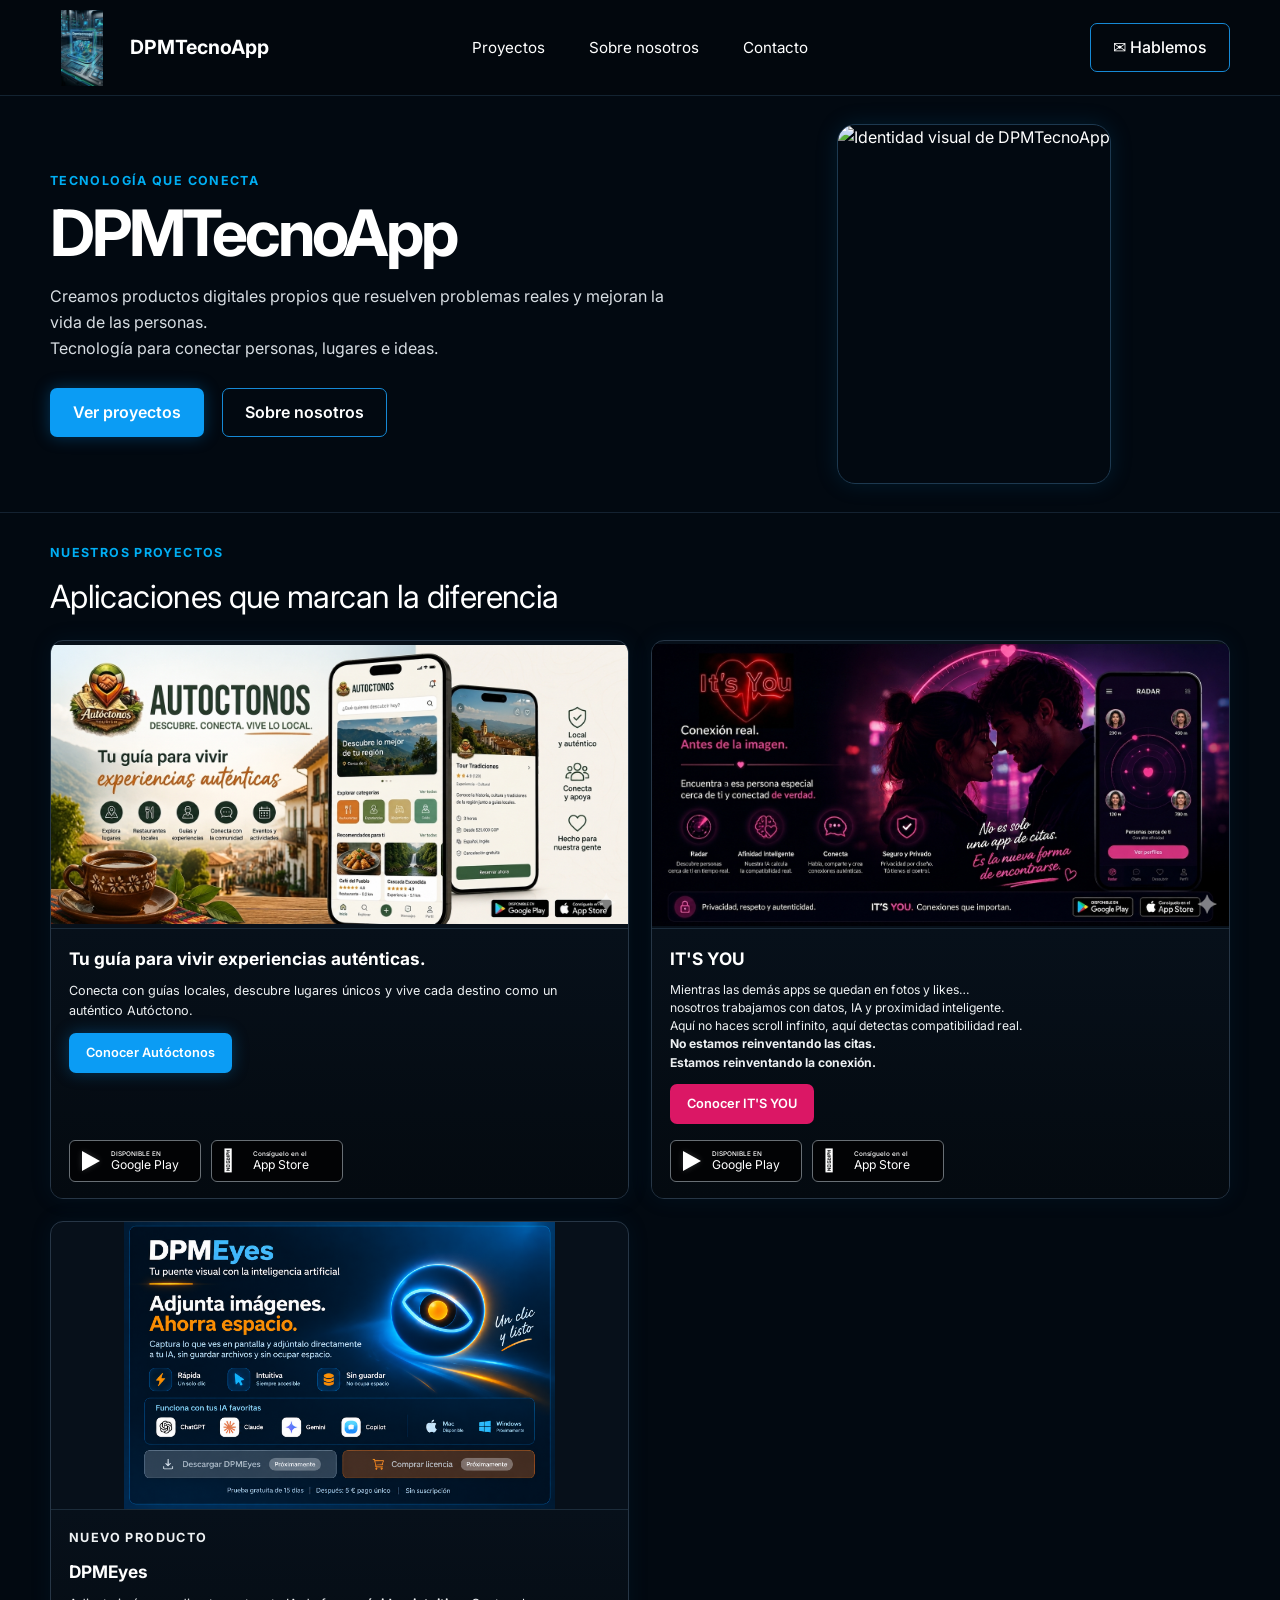
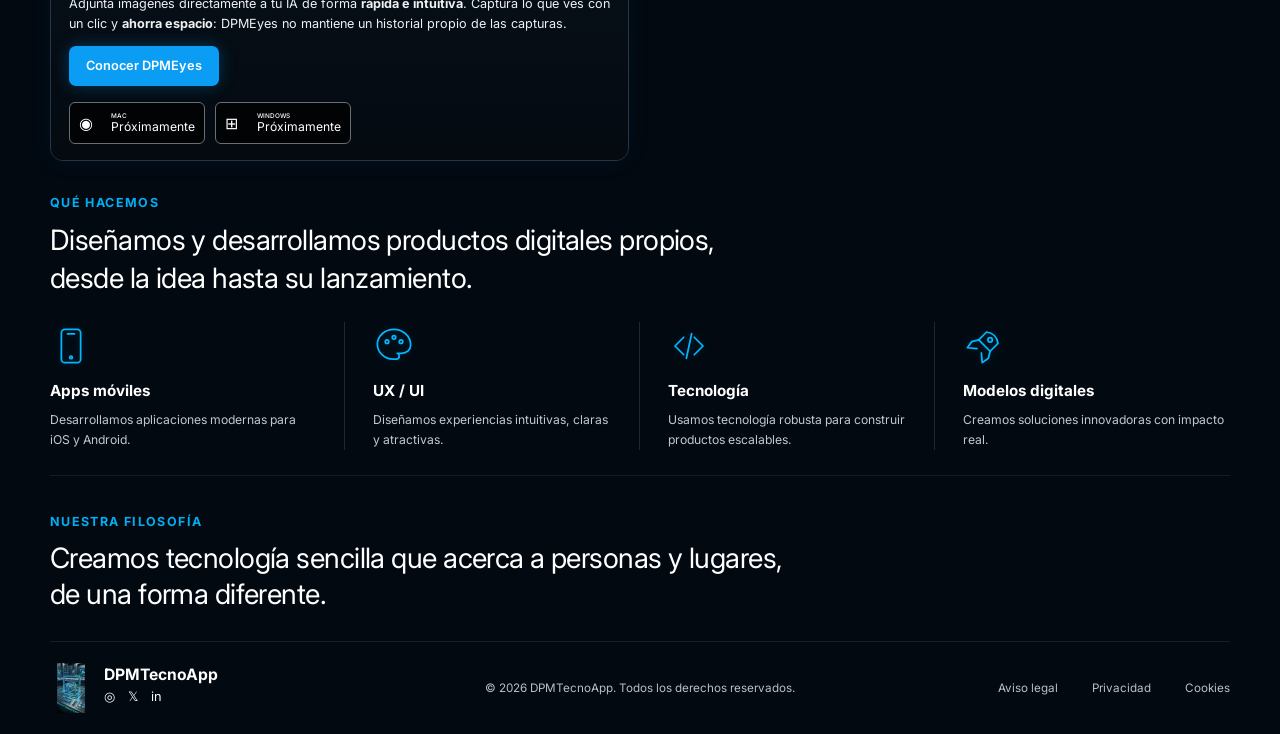
==== commit ee913146: "feat: use new DPMTecnoApp hero artwork" ====
--- a/index.html
+++ b/index.html
@@ -1 +1 @@
-<!doctype html><html lang="es"><head><meta charset="utf-8"><meta name="viewport" content="width=device-width,initial-scale=1"><meta name="description" content="DPMTecnoApp crea productos digitales propios para conectar personas, lugares e ideas."><title>DPMTecnoApp</title><link rel="preconnect" href="https://fonts.googleapis.com"><link rel="preconnect" href="https://fonts.gstatic.com" crossorigin><link href="https://fonts.googleapis.com/css2?family=Inter:wght@400;500;600;700;800&display=swap" rel="stylesheet"><link rel="stylesheet" href="styles.css"></head><body><header class="site-header"><a class="brand" href="#inicio" aria-label="DPMTecnoApp, inicio"><span class="brand-mark"><img src="assets/app-image.png" alt=""></span><strong>DPMTecnoApp</strong></a><button class="menu-toggle" aria-expanded="false" aria-controls="nav">☰</button><nav id="nav" class="nav"><a href="#proyectos">Proyectos</a><a href="#nosotros">Sobre nosotros</a><a href="#contacto">Contacto</a></nav><button class="btn btn-outline header-contact" data-open-contact>✉ Hablemos</button></header><main><section id="inicio" class="hero"><div class="hero-inner"><div class="hero-copy"><p class="eyebrow">TECNOLOGÍA QUE CONECTA</p><h1>DPMTecnoApp</h1><p class="hero-text">Creamos productos digitales propios que resuelven problemas reales y mejoran la vida de las personas.<br>Tecnología para conectar personas, lugares e ideas.</p><div class="hero-actions"><a class="btn btn-primary" href="#proyectos">Ver proyectos</a><a class="btn btn-outline" href="#nosotros">Sobre nosotros</a></div></div><div class="hero-media"><img src="assets/app-image.png" alt="DPMTecnoApp"></div></div></section><section id="proyectos" class="section-shell projects"><p class="eyebrow">NUESTROS PROYECTOS</p><h2>Aplicaciones que marcan la diferencia</h2><div class="project-grid"><article class="project-card"><div class="project-media"><img src="assets/ficha.autoctonos.png" alt="Autóctonos Tourism"></div><div class="project-body"><h3>Tu guía para vivir experiencias auténticas.</h3><p>Conecta con guías locales, descubre lugares únicos y vive cada destino como un auténtico Autóctono.</p><a class="btn btn-primary btn-small" href="autoctonos.html">Conocer Autóctonos</a><div class="store-row"><a class="store-badge" href="https://play.google.com/store/apps/details?id=com.dpmtecnoapp.autoctonos" target="_blank" rel="noopener noreferrer" aria-label="Descargar Autóctonos en Google Play"><span class="play-mark" aria-hidden="true"></span><span><b>DISPONIBLE EN</b><em>Google Play</em></span></a><span class="store-badge"><span class="apple-mark" aria-hidden="true"></span><span><b>Consíguelo en el</b><em>App Store</em></span></span></div></div></article><article class="project-card itsyou-card"><div class="project-media"><img src="assets/ficha-itsyou.png" alt="Presentación de IT'S YOU"></div><div class="project-body its-copy"><h3>IT'S YOU</h3><p>Mientras las demás apps se quedan en fotos y likes…<br>nosotros trabajamos con datos, IA y proximidad inteligente.<br>Aquí no haces scroll infinito, aquí detectas compatibilidad real.<br><strong>No estamos reinventando las citas.<br>Estamos reinventando la conexión.</strong></p><a class="btn btn-pink btn-small" href="itsyou.html">Conocer IT'S YOU</a><div class="store-row"><span class="store-badge"><span class="play-mark" aria-hidden="true"></span><span><b>DISPONIBLE EN</b><em>Google Play</em></span></span><span class="store-badge"><span class="apple-mark" aria-hidden="true"></span><span><b>Consíguelo en el</b><em>App Store</em></span></span></div></div></article><article class="project-card dpmeyes-card"><div class="project-media"><img src="assets/dpmeyes-imagenes/Imagen%20de%20Codex%2022%20sept%202026,%2021_00_14.png" alt="DPMEyes: adjunta imágenes a tu IA de forma rápida e intuitiva sin guardarlas"></div><div class="project-body"><p class="eyebrow">NUEVO PRODUCTO</p><h3>DPMEyes</h3><p>Adjunta imágenes directamente a tu IA de forma <strong>rápida e intuitiva</strong>. Captura lo que ves con un clic y <strong>ahorra espacio</strong>: DPMEyes no mantiene un historial propio de las capturas.</p><a class="btn btn-primary btn-small" href="dpmeyes.html">Conocer DPMEyes</a><div class="store-row"><span class="store-badge"><span>◉</span><span><b>MAC</b><em>Próximamente</em></span></span><span class="store-badge"><span>⊞</span><span><b>WINDOWS</b><em>Próximamente</em></span></span></div></div></article></div></section><section id="nosotros" class="section-shell what"><p class="eyebrow">QUÉ HACEMOS</p><h2>Diseñamos y desarrollamos productos digitales propios,<br>desde la idea hasta su lanzamiento.</h2><div class="feature-grid"><article><span class="feature-icon"><svg viewBox="0 0 48 48" aria-hidden="true"><rect x="13" y="5" width="22" height="38" rx="4"/><line x1="20" y1="10" x2="28" y2="10"/><circle cx="24" cy="37" r="1.5"/></svg></span><h3>Apps móviles</h3><p>Desarrollamos aplicaciones modernas para iOS y Android.</p></article><article><span class="feature-icon"><svg viewBox="0 0 48 48" aria-hidden="true"><path d="M24 5C13.5 5 5 12.6 5 22c0 9.6 8.6 17 18 17h3.5c2 0 3.5-1.6 3.5-3.5 0-1.5-1-2.7-2.3-3.2h4.8C38.9 32.3 43 28.2 43 23 43 13 34.5 5 24 5Z"/><circle cx="16" cy="19" r="2"/><circle cx="24" cy="14" r="2"/><circle cx="32" cy="19" r="2"/></svg></span><h3>UX / UI</h3><p>Diseñamos experiencias intuitivas, claras y atractivas.</p></article><article><span class="feature-icon"><svg viewBox="0 0 48 48" aria-hidden="true"><polyline points="18,14 8,24 18,34"/><polyline points="30,14 40,24 30,34"/><line x1="27" y1="10" x2="21" y2="38"/></svg></span><h3>Tecnología</h3><p>Usamos tecnología robusta para construir productos escalables.</p></article><article><span class="feature-icon"><svg viewBox="0 0 48 48" aria-hidden="true"><path d="M27 8c7 1 12 6 13 13l-9 9-13-13 9-9Z"/><path d="M18 17 10 19l-5 7 11 1"/><path d="M31 30l-2 8-7 5-1-11"/><circle cx="31" cy="17" r="2.5"/></svg></span><h3>Modelos digitales</h3><p>Creamos soluciones innovadoras con impacto real.</p></article></div></section><section class="section-shell philosophy"><p class="eyebrow">NUESTRA FILOSOFÍA</p><h2>Creamos tecnología sencilla que acerca a personas y lugares,<br>de una forma diferente.</h2></section></main><footer id="contacto" class="footer section-shell"><div class="footer-brand"><span class="brand-mark small"><img src="assets/app-image.png" alt=""></span><div><strong>DPMTecnoApp</strong><div class="socials">◎　𝕏　in</div></div></div><p>© 2026 DPMTecnoApp. Todos los derechos reservados.</p><div class="legal"><a href="#">Aviso legal</a><a href="#">Privacidad</a><a href="#">Cookies</a></div></footer><dialog id="contactDialog" class="contact-dialog"><form method="dialog" class="dialog-close-row"><button class="close" aria-label="Cerrar">×</button></form><div class="dialog-content"><p class="eyebrow">CONTACTO</p><h2>Hablemos</h2><p>¿Tienes una idea o quieres colaborar en alguno de nuestros proyectos? Escríbenos.</p><form class="contact-form" action="mailto:dpmtecnoapp@gmail.com" method="post" enctype="text/plain"><label>Nombre<input name="nombre" required></label><label>Email<input type="email" name="email" required></label><label>Mensaje<textarea name="mensaje" rows="5" required></textarea></label><button class="btn btn-primary" type="submit">Enviar mensaje</button></form></div></dialog><script src="script.js"></script></body></html>+<!doctype html><html lang="es"><head><meta charset="utf-8"><meta name="viewport" content="width=device-width,initial-scale=1"><meta name="description" content="DPMTecnoApp crea productos digitales propios para conectar personas, lugares e ideas."><title>DPMTecnoApp</title><link rel="preconnect" href="https://fonts.googleapis.com"><link rel="preconnect" href="https://fonts.gstatic.com" crossorigin><link href="https://fonts.googleapis.com/css2?family=Inter:wght@400;500;600;700;800&display=swap" rel="stylesheet"><link rel="stylesheet" href="styles.css"></head><body><header class="site-header"><a class="brand" href="#inicio" aria-label="DPMTecnoApp, inicio"><span class="brand-mark"><img src="assets/app-image.png" alt=""></span><strong>DPMTecnoApp</strong></a><button class="menu-toggle" aria-expanded="false" aria-controls="nav">☰</button><nav id="nav" class="nav"><a href="#proyectos">Proyectos</a><a href="#nosotros">Sobre nosotros</a><a href="#contacto">Contacto</a></nav><button class="btn btn-outline header-contact" data-open-contact>✉ Hablemos</button></header><main><section id="inicio" class="hero"><div class="hero-inner"><div class="hero-copy"><p class="eyebrow">TECNOLOGÍA QUE CONECTA</p><h1>DPMTecnoApp</h1><p class="hero-text">Creamos productos digitales propios que resuelven problemas reales y mejoran la vida de las personas.<br>Tecnología para conectar personas, lugares e ideas.</p><div class="hero-actions"><a class="btn btn-primary" href="#proyectos">Ver proyectos</a><a class="btn btn-outline" href="#nosotros">Sobre nosotros</a></div></div><div class="hero-media hero-brand-reveal"><span class="hero-brand-glow" aria-hidden="true"></span><img src="assets/dpmtecnoapp-hero.png" alt="Identidad visual de DPMTecnoApp"></div></div></section><section id="proyectos" class="section-shell projects"><p class="eyebrow">NUESTROS PROYECTOS</p><h2>Aplicaciones que marcan la diferencia</h2><div class="project-grid"><article class="project-card"><div class="project-media"><img src="assets/ficha.autoctonos.png" alt="Autóctonos Tourism"></div><div class="project-body"><h3>Tu guía para vivir experiencias auténticas.</h3><p>Conecta con guías locales, descubre lugares únicos y vive cada destino como un auténtico Autóctono.</p><a class="btn btn-primary btn-small" href="autoctonos.html">Conocer Autóctonos</a><div class="store-row"><a class="store-badge" href="https://play.google.com/store/apps/details?id=com.dpmtecnoapp.autoctonos" target="_blank" rel="noopener noreferrer" aria-label="Descargar Autóctonos en Google Play"><span class="play-mark" aria-hidden="true"></span><span><b>DISPONIBLE EN</b><em>Google Play</em></span></a><span class="store-badge"><span class="apple-mark" aria-hidden="true"></span><span><b>Consíguelo en el</b><em>App Store</em></span></span></div></div></article><article class="project-card itsyou-card"><div class="project-media"><img src="assets/ficha-itsyou.png" alt="Presentación de IT'S YOU"></div><div class="project-body its-copy"><h3>IT'S YOU</h3><p>Mientras las demás apps se quedan en fotos y likes…<br>nosotros trabajamos con datos, IA y proximidad inteligente.<br>Aquí no haces scroll infinito, aquí detectas compatibilidad real.<br><strong>No estamos reinventando las citas.<br>Estamos reinventando la conexión.</strong></p><a class="btn btn-pink btn-small" href="itsyou.html">Conocer IT'S YOU</a><div class="store-row"><span class="store-badge"><span class="play-mark" aria-hidden="true"></span><span><b>DISPONIBLE EN</b><em>Google Play</em></span></span><span class="store-badge"><span class="apple-mark" aria-hidden="true"></span><span><b>Consíguelo en el</b><em>App Store</em></span></span></div></div></article><article class="project-card dpmeyes-card"><div class="project-media"><img src="assets/dpmeyes-imagenes/Imagen%20de%20Codex%2022%20sept%202026,%2021_00_14.png" alt="DPMEyes: adjunta imágenes a tu IA de forma rápida e intuitiva sin guardarlas"></div><div class="project-body"><p class="eyebrow">NUEVO PRODUCTO</p><h3>DPMEyes</h3><p>Adjunta imágenes directamente a tu IA de forma <strong>rápida e intuitiva</strong>. Captura lo que ves con un clic y <strong>ahorra espacio</strong>: DPMEyes no mantiene un historial propio de las capturas.</p><a class="btn btn-primary btn-small" href="dpmeyes.html">Conocer DPMEyes</a><div class="store-row"><span class="store-badge"><span>◉</span><span><b>MAC</b><em>Próximamente</em></span></span><span class="store-badge"><span>⊞</span><span><b>WINDOWS</b><em>Próximamente</em></span></span></div></div></article></div></section><section id="nosotros" class="section-shell what"><p class="eyebrow">QUÉ HACEMOS</p><h2>Diseñamos y desarrollamos productos digitales propios,<br>desde la idea hasta su lanzamiento.</h2><div class="feature-grid"><article><span class="feature-icon"><svg viewBox="0 0 48 48" aria-hidden="true"><rect x="13" y="5" width="22" height="38" rx="4"/><line x1="20" y1="10" x2="28" y2="10"/><circle cx="24" cy="37" r="1.5"/></svg></span><h3>Apps móviles</h3><p>Desarrollamos aplicaciones modernas para iOS y Android.</p></article><article><span class="feature-icon"><svg viewBox="0 0 48 48" aria-hidden="true"><path d="M24 5C13.5 5 5 12.6 5 22c0 9.6 8.6 17 18 17h3.5c2 0 3.5-1.6 3.5-3.5 0-1.5-1-2.7-2.3-3.2h4.8C38.9 32.3 43 28.2 43 23 43 13 34.5 5 24 5Z"/><circle cx="16" cy="19" r="2"/><circle cx="24" cy="14" r="2"/><circle cx="32" cy="19" r="2"/></svg></span><h3>UX / UI</h3><p>Diseñamos experiencias intuitivas, claras y atractivas.</p></article><article><span class="feature-icon"><svg viewBox="0 0 48 48" aria-hidden="true"><polyline points="18,14 8,24 18,34"/><polyline points="30,14 40,24 30,34"/><line x1="27" y1="10" x2="21" y2="38"/></svg></span><h3>Tecnología</h3><p>Usamos tecnología robusta para construir productos escalables.</p></article><article><span class="feature-icon"><svg viewBox="0 0 48 48" aria-hidden="true"><path d="M27 8c7 1 12 6 13 13l-9 9-13-13 9-9Z"/><path d="M18 17 10 19l-5 7 11 1"/><path d="M31 30l-2 8-7 5-1-11"/><circle cx="31" cy="17" r="2.5"/></svg></span><h3>Modelos digitales</h3><p>Creamos soluciones innovadoras con impacto real.</p></article></div></section><section class="section-shell philosophy"><p class="eyebrow">NUESTRA FILOSOFÍA</p><h2>Creamos tecnología sencilla que acerca a personas y lugares,<br>de una forma diferente.</h2></section></main><footer id="contacto" class="footer section-shell"><div class="footer-brand"><span class="brand-mark small"><img src="assets/app-image.png" alt=""></span><div><strong>DPMTecnoApp</strong><div class="socials">◎　𝕏　in</div></div></div><p>© 2026 DPMTecnoApp. Todos los derechos reservados.</p><div class="legal"><a href="#">Aviso legal</a><a href="#">Privacidad</a><a href="#">Cookies</a></div></footer><dialog id="contactDialog" class="contact-dialog"><form method="dialog" class="dialog-close-row"><button class="close" aria-label="Cerrar">×</button></form><div class="dialog-content"><p class="eyebrow">CONTACTO</p><h2>Hablemos</h2><p>¿Tienes una idea o quieres colaborar en alguno de nuestros proyectos? Escríbenos.</p><form class="contact-form" action="mailto:dpmtecnoapp@gmail.com" method="post" enctype="text/plain"><label>Nombre<input name="nombre" required></label><label>Email<input type="email" name="email" required></label><label>Mensaje<textarea name="mensaje" rows="5" required></textarea></label><button class="btn btn-primary" type="submit">Enviar mensaje</button></form></div></dialog><script src="script.js"></script></body></html>
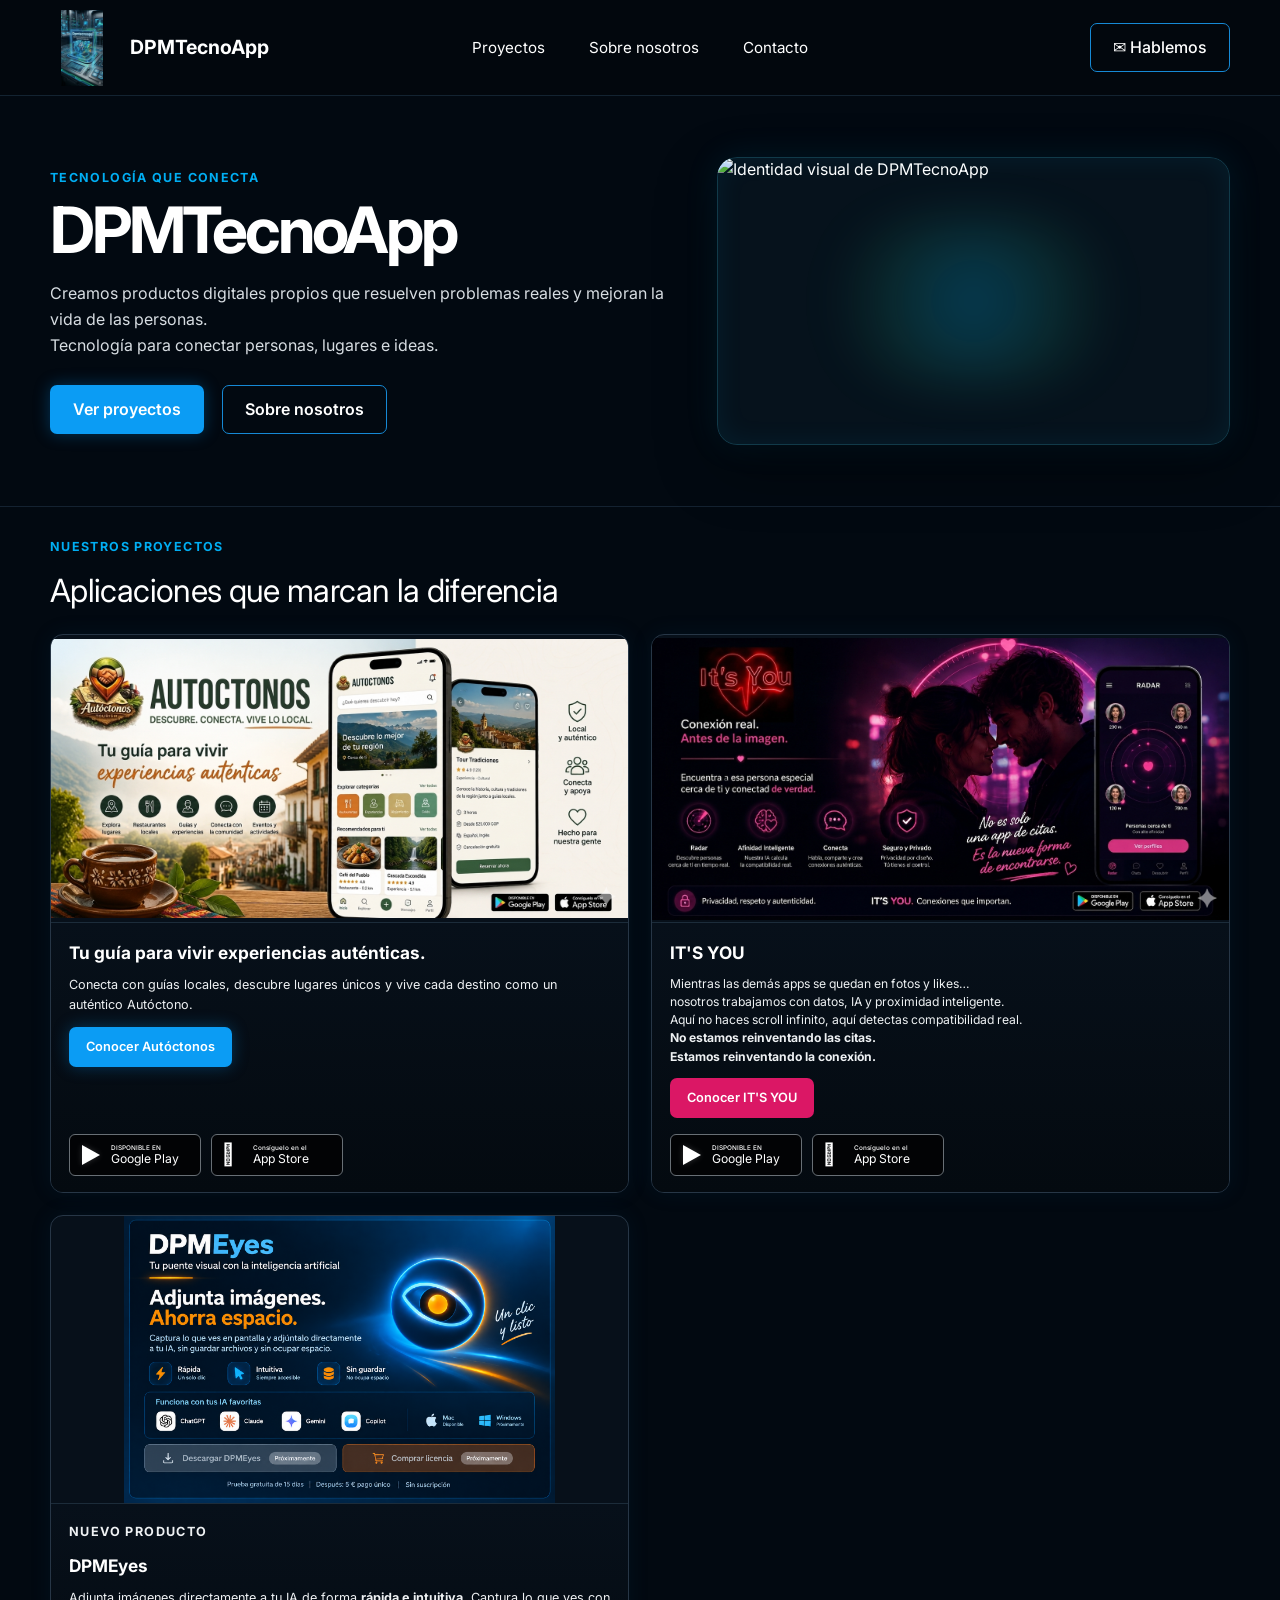
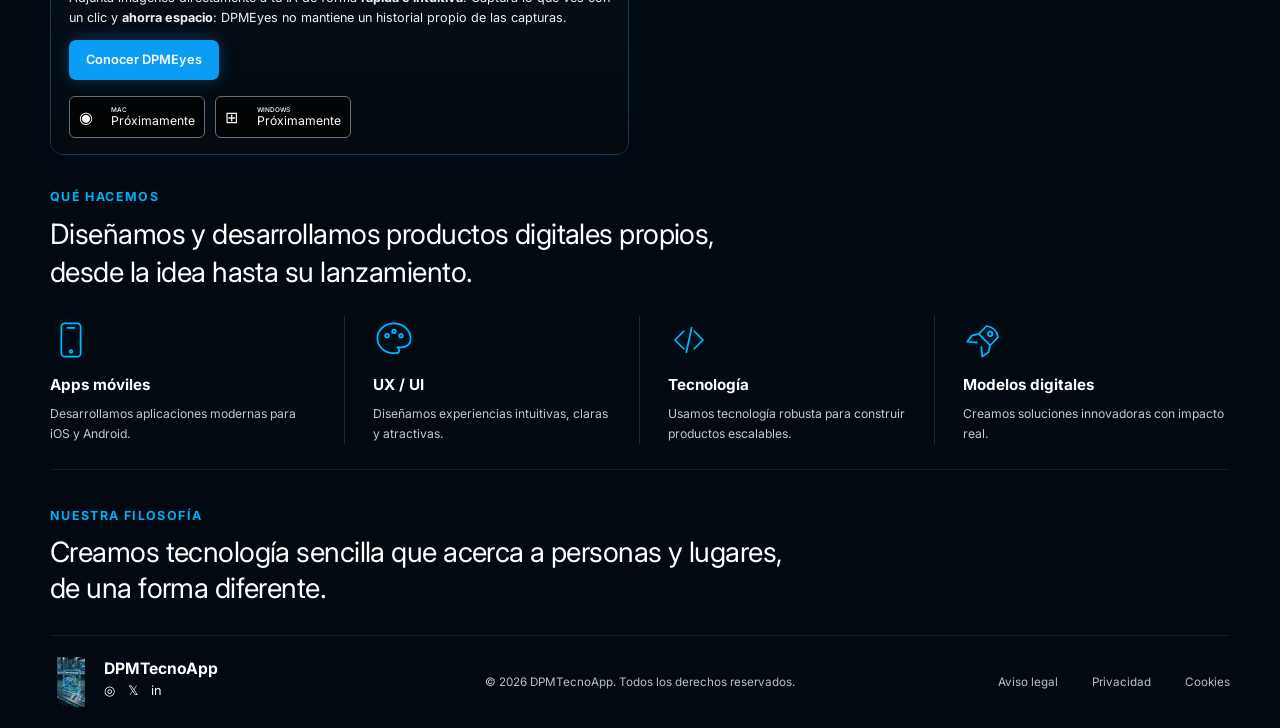
==== commit 89b949ef: "perf: serve optimized WebP hero" ====
--- a/index.html
+++ b/index.html
@@ -1 +1 @@
-<!doctype html><html lang="es"><head><meta charset="utf-8"><meta name="viewport" content="width=device-width,initial-scale=1"><meta name="description" content="DPMTecnoApp crea productos digitales propios para conectar personas, lugares e ideas."><title>DPMTecnoApp</title><link rel="preconnect" href="https://fonts.googleapis.com"><link rel="preconnect" href="https://fonts.gstatic.com" crossorigin><link href="https://fonts.googleapis.com/css2?family=Inter:wght@400;500;600;700;800&display=swap" rel="stylesheet"><link rel="stylesheet" href="styles.css"></head><body><header class="site-header"><a class="brand" href="#inicio" aria-label="DPMTecnoApp, inicio"><span class="brand-mark"><img src="assets/app-image.png" alt=""></span><strong>DPMTecnoApp</strong></a><button class="menu-toggle" aria-expanded="false" aria-controls="nav">☰</button><nav id="nav" class="nav"><a href="#proyectos">Proyectos</a><a href="#nosotros">Sobre nosotros</a><a href="#contacto">Contacto</a></nav><button class="btn btn-outline header-contact" data-open-contact>✉ Hablemos</button></header><main><section id="inicio" class="hero"><div class="hero-inner"><div class="hero-copy"><p class="eyebrow">TECNOLOGÍA QUE CONECTA</p><h1>DPMTecnoApp</h1><p class="hero-text">Creamos productos digitales propios que resuelven problemas reales y mejoran la vida de las personas.<br>Tecnología para conectar personas, lugares e ideas.</p><div class="hero-actions"><a class="btn btn-primary" href="#proyectos">Ver proyectos</a><a class="btn btn-outline" href="#nosotros">Sobre nosotros</a></div></div><div class="hero-media hero-brand-reveal"><span class="hero-brand-glow" aria-hidden="true"></span><img src="assets/dpmtecnoapp-hero.png" alt="Identidad visual de DPMTecnoApp"></div></div></section><section id="proyectos" class="section-shell projects"><p class="eyebrow">NUESTROS PROYECTOS</p><h2>Aplicaciones que marcan la diferencia</h2><div class="project-grid"><article class="project-card"><div class="project-media"><img src="assets/ficha.autoctonos.png" alt="Autóctonos Tourism"></div><div class="project-body"><h3>Tu guía para vivir experiencias auténticas.</h3><p>Conecta con guías locales, descubre lugares únicos y vive cada destino como un auténtico Autóctono.</p><a class="btn btn-primary btn-small" href="autoctonos.html">Conocer Autóctonos</a><div class="store-row"><a class="store-badge" href="https://play.google.com/store/apps/details?id=com.dpmtecnoapp.autoctonos" target="_blank" rel="noopener noreferrer" aria-label="Descargar Autóctonos en Google Play"><span class="play-mark" aria-hidden="true"></span><span><b>DISPONIBLE EN</b><em>Google Play</em></span></a><span class="store-badge"><span class="apple-mark" aria-hidden="true"></span><span><b>Consíguelo en el</b><em>App Store</em></span></span></div></div></article><article class="project-card itsyou-card"><div class="project-media"><img src="assets/ficha-itsyou.png" alt="Presentación de IT'S YOU"></div><div class="project-body its-copy"><h3>IT'S YOU</h3><p>Mientras las demás apps se quedan en fotos y likes…<br>nosotros trabajamos con datos, IA y proximidad inteligente.<br>Aquí no haces scroll infinito, aquí detectas compatibilidad real.<br><strong>No estamos reinventando las citas.<br>Estamos reinventando la conexión.</strong></p><a class="btn btn-pink btn-small" href="itsyou.html">Conocer IT'S YOU</a><div class="store-row"><span class="store-badge"><span class="play-mark" aria-hidden="true"></span><span><b>DISPONIBLE EN</b><em>Google Play</em></span></span><span class="store-badge"><span class="apple-mark" aria-hidden="true"></span><span><b>Consíguelo en el</b><em>App Store</em></span></span></div></div></article><article class="project-card dpmeyes-card"><div class="project-media"><img src="assets/dpmeyes-imagenes/Imagen%20de%20Codex%2022%20sept%202026,%2021_00_14.png" alt="DPMEyes: adjunta imágenes a tu IA de forma rápida e intuitiva sin guardarlas"></div><div class="project-body"><p class="eyebrow">NUEVO PRODUCTO</p><h3>DPMEyes</h3><p>Adjunta imágenes directamente a tu IA de forma <strong>rápida e intuitiva</strong>. Captura lo que ves con un clic y <strong>ahorra espacio</strong>: DPMEyes no mantiene un historial propio de las capturas.</p><a class="btn btn-primary btn-small" href="dpmeyes.html">Conocer DPMEyes</a><div class="store-row"><span class="store-badge"><span>◉</span><span><b>MAC</b><em>Próximamente</em></span></span><span class="store-badge"><span>⊞</span><span><b>WINDOWS</b><em>Próximamente</em></span></span></div></div></article></div></section><section id="nosotros" class="section-shell what"><p class="eyebrow">QUÉ HACEMOS</p><h2>Diseñamos y desarrollamos productos digitales propios,<br>desde la idea hasta su lanzamiento.</h2><div class="feature-grid"><article><span class="feature-icon"><svg viewBox="0 0 48 48" aria-hidden="true"><rect x="13" y="5" width="22" height="38" rx="4"/><line x1="20" y1="10" x2="28" y2="10"/><circle cx="24" cy="37" r="1.5"/></svg></span><h3>Apps móviles</h3><p>Desarrollamos aplicaciones modernas para iOS y Android.</p></article><article><span class="feature-icon"><svg viewBox="0 0 48 48" aria-hidden="true"><path d="M24 5C13.5 5 5 12.6 5 22c0 9.6 8.6 17 18 17h3.5c2 0 3.5-1.6 3.5-3.5 0-1.5-1-2.7-2.3-3.2h4.8C38.9 32.3 43 28.2 43 23 43 13 34.5 5 24 5Z"/><circle cx="16" cy="19" r="2"/><circle cx="24" cy="14" r="2"/><circle cx="32" cy="19" r="2"/></svg></span><h3>UX / UI</h3><p>Diseñamos experiencias intuitivas, claras y atractivas.</p></article><article><span class="feature-icon"><svg viewBox="0 0 48 48" aria-hidden="true"><polyline points="18,14 8,24 18,34"/><polyline points="30,14 40,24 30,34"/><line x1="27" y1="10" x2="21" y2="38"/></svg></span><h3>Tecnología</h3><p>Usamos tecnología robusta para construir productos escalables.</p></article><article><span class="feature-icon"><svg viewBox="0 0 48 48" aria-hidden="true"><path d="M27 8c7 1 12 6 13 13l-9 9-13-13 9-9Z"/><path d="M18 17 10 19l-5 7 11 1"/><path d="M31 30l-2 8-7 5-1-11"/><circle cx="31" cy="17" r="2.5"/></svg></span><h3>Modelos digitales</h3><p>Creamos soluciones innovadoras con impacto real.</p></article></div></section><section class="section-shell philosophy"><p class="eyebrow">NUESTRA FILOSOFÍA</p><h2>Creamos tecnología sencilla que acerca a personas y lugares,<br>de una forma diferente.</h2></section></main><footer id="contacto" class="footer section-shell"><div class="footer-brand"><span class="brand-mark small"><img src="assets/app-image.png" alt=""></span><div><strong>DPMTecnoApp</strong><div class="socials">◎　𝕏　in</div></div></div><p>© 2026 DPMTecnoApp. Todos los derechos reservados.</p><div class="legal"><a href="#">Aviso legal</a><a href="#">Privacidad</a><a href="#">Cookies</a></div></footer><dialog id="contactDialog" class="contact-dialog"><form method="dialog" class="dialog-close-row"><button class="close" aria-label="Cerrar">×</button></form><div class="dialog-content"><p class="eyebrow">CONTACTO</p><h2>Hablemos</h2><p>¿Tienes una idea o quieres colaborar en alguno de nuestros proyectos? Escríbenos.</p><form class="contact-form" action="mailto:dpmtecnoapp@gmail.com" method="post" enctype="text/plain"><label>Nombre<input name="nombre" required></label><label>Email<input type="email" name="email" required></label><label>Mensaje<textarea name="mensaje" rows="5" required></textarea></label><button class="btn btn-primary" type="submit">Enviar mensaje</button></form></div></dialog><script src="script.js"></script></body></html>+<!doctype html><html lang="es"><head><meta charset="utf-8"><meta name="viewport" content="width=device-width,initial-scale=1"><meta name="description" content="DPMTecnoApp crea productos digitales propios para conectar personas, lugares e ideas."><title>DPMTecnoApp</title><link rel="preconnect" href="https://fonts.googleapis.com"><link rel="preconnect" href="https://fonts.gstatic.com" crossorigin><link href="https://fonts.googleapis.com/css2?family=Inter:wght@400;500;600;700;800&display=swap" rel="stylesheet"><link rel="stylesheet" href="styles.css"></head><body><header class="site-header"><a class="brand" href="#inicio" aria-label="DPMTecnoApp, inicio"><span class="brand-mark"><img src="assets/app-image.png" alt=""></span><strong>DPMTecnoApp</strong></a><button class="menu-toggle" aria-expanded="false" aria-controls="nav">☰</button><nav id="nav" class="nav"><a href="#proyectos">Proyectos</a><a href="#nosotros">Sobre nosotros</a><a href="#contacto">Contacto</a></nav><button class="btn btn-outline header-contact" data-open-contact>✉ Hablemos</button></header><main><section id="inicio" class="hero"><div class="hero-inner"><div class="hero-copy"><p class="eyebrow">TECNOLOGÍA QUE CONECTA</p><h1>DPMTecnoApp</h1><p class="hero-text">Creamos productos digitales propios que resuelven problemas reales y mejoran la vida de las personas.<br>Tecnología para conectar personas, lugares e ideas.</p><div class="hero-actions"><a class="btn btn-primary" href="#proyectos">Ver proyectos</a><a class="btn btn-outline" href="#nosotros">Sobre nosotros</a></div></div><div class="hero-media hero-brand-reveal"><span class="hero-brand-glow" aria-hidden="true"></span><img src="assets/dpmtecnoapp-hero.webp" alt="Identidad visual de DPMTecnoApp"></div></div></section><section id="proyectos" class="section-shell projects"><p class="eyebrow">NUESTROS PROYECTOS</p><h2>Aplicaciones que marcan la diferencia</h2><div class="project-grid"><article class="project-card"><div class="project-media"><img src="assets/ficha.autoctonos.png" alt="Autóctonos Tourism"></div><div class="project-body"><h3>Tu guía para vivir experiencias auténticas.</h3><p>Conecta con guías locales, descubre lugares únicos y vive cada destino como un auténtico Autóctono.</p><a class="btn btn-primary btn-small" href="autoctonos.html">Conocer Autóctonos</a><div class="store-row"><a class="store-badge" href="https://play.google.com/store/apps/details?id=com.dpmtecnoapp.autoctonos" target="_blank" rel="noopener noreferrer" aria-label="Descargar Autóctonos en Google Play"><span class="play-mark" aria-hidden="true"></span><span><b>DISPONIBLE EN</b><em>Google Play</em></span></a><span class="store-badge"><span class="apple-mark" aria-hidden="true"></span><span><b>Consíguelo en el</b><em>App Store</em></span></span></div></div></article><article class="project-card itsyou-card"><div class="project-media"><img src="assets/ficha-itsyou.png" alt="Presentación de IT'S YOU"></div><div class="project-body its-copy"><h3>IT'S YOU</h3><p>Mientras las demás apps se quedan en fotos y likes…<br>nosotros trabajamos con datos, IA y proximidad inteligente.<br>Aquí no haces scroll infinito, aquí detectas compatibilidad real.<br><strong>No estamos reinventando las citas.<br>Estamos reinventando la conexión.</strong></p><a class="btn btn-pink btn-small" href="itsyou.html">Conocer IT'S YOU</a><div class="store-row"><span class="store-badge"><span class="play-mark" aria-hidden="true"></span><span><b>DISPONIBLE EN</b><em>Google Play</em></span></span><span class="store-badge"><span class="apple-mark" aria-hidden="true"></span><span><b>Consíguelo en el</b><em>App Store</em></span></span></div></div></article><article class="project-card dpmeyes-card"><div class="project-media"><img src="assets/dpmeyes-imagenes/Imagen%20de%20Codex%2022%20sept%202026,%2021_00_14.png" alt="DPMEyes: adjunta imágenes a tu IA de forma rápida e intuitiva sin guardarlas"></div><div class="project-body"><p class="eyebrow">NUEVO PRODUCTO</p><h3>DPMEyes</h3><p>Adjunta imágenes directamente a tu IA de forma <strong>rápida e intuitiva</strong>. Captura lo que ves con un clic y <strong>ahorra espacio</strong>: DPMEyes no mantiene un historial propio de las capturas.</p><a class="btn btn-primary btn-small" href="dpmeyes.html">Conocer DPMEyes</a><div class="store-row"><span class="store-badge"><span>◉</span><span><b>MAC</b><em>Próximamente</em></span></span><span class="store-badge"><span>⊞</span><span><b>WINDOWS</b><em>Próximamente</em></span></span></div></div></article></div></section><section id="nosotros" class="section-shell what"><p class="eyebrow">QUÉ HACEMOS</p><h2>Diseñamos y desarrollamos productos digitales propios,<br>desde la idea hasta su lanzamiento.</h2><div class="feature-grid"><article><span class="feature-icon"><svg viewBox="0 0 48 48" aria-hidden="true"><rect x="13" y="5" width="22" height="38" rx="4"/><line x1="20" y1="10" x2="28" y2="10"/><circle cx="24" cy="37" r="1.5"/></svg></span><h3>Apps móviles</h3><p>Desarrollamos aplicaciones modernas para iOS y Android.</p></article><article><span class="feature-icon"><svg viewBox="0 0 48 48" aria-hidden="true"><path d="M24 5C13.5 5 5 12.6 5 22c0 9.6 8.6 17 18 17h3.5c2 0 3.5-1.6 3.5-3.5 0-1.5-1-2.7-2.3-3.2h4.8C38.9 32.3 43 28.2 43 23 43 13 34.5 5 24 5Z"/><circle cx="16" cy="19" r="2"/><circle cx="24" cy="14" r="2"/><circle cx="32" cy="19" r="2"/></svg></span><h3>UX / UI</h3><p>Diseñamos experiencias intuitivas, claras y atractivas.</p></article><article><span class="feature-icon"><svg viewBox="0 0 48 48" aria-hidden="true"><polyline points="18,14 8,24 18,34"/><polyline points="30,14 40,24 30,34"/><line x1="27" y1="10" x2="21" y2="38"/></svg></span><h3>Tecnología</h3><p>Usamos tecnología robusta para construir productos escalables.</p></article><article><span class="feature-icon"><svg viewBox="0 0 48 48" aria-hidden="true"><path d="M27 8c7 1 12 6 13 13l-9 9-13-13 9-9Z"/><path d="M18 17 10 19l-5 7 11 1"/><path d="M31 30l-2 8-7 5-1-11"/><circle cx="31" cy="17" r="2.5"/></svg></span><h3>Modelos digitales</h3><p>Creamos soluciones innovadoras con impacto real.</p></article></div></section><section class="section-shell philosophy"><p class="eyebrow">NUESTRA FILOSOFÍA</p><h2>Creamos tecnología sencilla que acerca a personas y lugares,<br>de una forma diferente.</h2></section></main><footer id="contacto" class="footer section-shell"><div class="footer-brand"><span class="brand-mark small"><img src="assets/app-image.png" alt=""></span><div><strong>DPMTecnoApp</strong><div class="socials">◎　𝕏　in</div></div></div><p>© 2026 DPMTecnoApp. Todos los derechos reservados.</p><div class="legal"><a href="#">Aviso legal</a><a href="#">Privacidad</a><a href="#">Cookies</a></div></footer><dialog id="contactDialog" class="contact-dialog"><form method="dialog" class="dialog-close-row"><button class="close" aria-label="Cerrar">×</button></form><div class="dialog-content"><p class="eyebrow">CONTACTO</p><h2>Hablemos</h2><p>¿Tienes una idea o quieres colaborar en alguno de nuestros proyectos? Escríbenos.</p><form class="contact-form" action="mailto:dpmtecnoapp@gmail.com" method="post" enctype="text/plain"><label>Nombre<input name="nombre" required></label><label>Email<input type="email" name="email" required></label><label>Mensaje<textarea name="mensaje" rows="5" required></textarea></label><button class="btn btn-primary" type="submit">Enviar mensaje</button></form></div></dialog><script src="script.js"></script></body></html>
--- a/styles.css
+++ b/styles.css
@@ -1 +1 @@
-*{box-sizing:border-box}html{scroll-behavior:smooth}body{margin:0;background:#020911;color:#fff;font-family:Inter,Arial,sans-serif;line-height:1.55}a{color:inherit;text-decoration:none}button,input,textarea{font:inherit}.section-shell{width:min(1180px,calc(100% - 72px));margin:auto}.site-header{height:96px;display:grid;grid-template-columns:1fr auto 1fr;align-items:center;padding:0 max(32px,calc((100vw - 1180px)/2));border-bottom:1px solid #132331;background:#02070d;position:sticky;top:0;z-index:20}.brand{display:flex;align-items:center;gap:16px}.brand strong{font-size:1.22rem}.brand-mark{width:64px;height:76px;display:flex;align-items:center;justify-content:center;overflow:hidden;background:transparent}.brand-mark img{display:block;width:100%;height:100%;object-fit:contain;object-position:center}.brand-mark.small{width:42px;height:50px}.nav{display:flex;gap:44px}.nav a{font-size:.95rem}.menu-toggle{display:none;background:transparent;border:0;color:#fff;font-size:1.5rem}.btn{display:inline-flex;align-items:center;justify-content:center;border-radius:7px;padding:11px 22px;border:1px solid transparent;font-weight:600;cursor:pointer}.btn-primary{background:#0b9cf4;box-shadow:0 0 16px rgba(0,127,207,.38);color:#fff}.btn-outline{background:transparent;border-color:#1689d5;color:#fff}.btn-pink{background:#db1765;color:#fff}.header-contact{justify-self:end;font-weight:500}.hero{border-bottom:1px solid #142231}.hero-inner{width:min(1180px,calc(100% - 72px));margin:auto;display:grid;grid-template-columns:1.1fr .9fr;gap:40px;align-items:center;min-height:410px;padding:28px 0}.hero-copy{max-width:630px}.eyebrow{color:#00aef3;font-size:.78rem;letter-spacing:.11em;margin:0 0 10px;font-weight:700}.hero h1{font-size:4rem;line-height:1;margin:0 0 18px;letter-spacing:-.05em}.hero-text{font-size:1rem;color:#d7dde2;line-height:1.65;margin:0}.hero-actions{display:flex;gap:18px;margin-top:26px}.hero-media{min-height:360px;display:flex;align-items:center;justify-content:center;padding:0 8px}.hero-media img{display:block;width:auto;height:360px;max-width:100%;object-fit:contain;border-radius:18px;border:1px solid #1d3950;box-shadow:0 0 22px rgba(0,116,180,.17)}.projects{padding-top:30px;padding-bottom:28px}.projects h2,.what h2,.philosophy h2{font-weight:400;letter-spacing:-.02em}.projects h2{font-size:2rem;margin:0 0 18px}.project-grid{display:grid;grid-template-columns:1fr 1fr;gap:22px}.project-card{border:1px solid #273646;border-radius:13px;overflow:hidden;background:#07101a;box-shadow:0 0 22px rgba(0,84,132,.11);display:flex;flex-direction:column}.project-media{width:100%;aspect-ratio:2/1;background:transparent;border-bottom:1px solid #1c2c3a;overflow:hidden;padding:0}.project-media img{display:block;width:100%;height:100%;object-fit:contain;object-position:center}.project-body{padding:18px 18px 16px;background:linear-gradient(180deg,#07101a,#040a10);display:flex;flex-direction:column;flex:1}.project-body h3{font-size:1.08rem;line-height:1.35;margin:0 0 10px}.project-body p{font-size:.79rem;line-height:1.6;color:#eef1f3;margin:0 0 12px}.project-body strong{font-weight:700}.its-copy p{font-size:.76rem;line-height:1.5}.btn-small{padding:9px 16px;font-size:.8rem;align-self:flex-start}.store-row{display:flex;gap:10px;margin-top:auto;padding-top:16px}.store-badge{height:42px;min-width:132px;border:1px solid #686f75;border-radius:6px;background:#020305;padding:4px 9px;display:grid;grid-template-columns:26px 1fr;align-items:center;gap:6px;color:#fff}.store-badge>span:last-child{display:grid}.store-badge b{font-size:.4rem;font-weight:500;line-height:1.1}.store-badge em{font-size:.76rem;font-style:normal;line-height:1.1}.apple-mark{font-size:1.35rem;line-height:1}.play-mark{width:0;height:0;border-top:10px solid transparent;border-bottom:10px solid transparent;border-left:18px solid #fff;filter:drop-shadow(0 0 3px rgba(255,255,255,.18));margin-left:3px}.what{padding-top:4px;padding-bottom:24px}.what h2{font-size:1.75rem;line-height:1.35;margin:0 0 24px}.feature-grid{display:grid;grid-template-columns:repeat(4,1fr);padding-bottom:25px;border-bottom:1px solid #111d29}.feature-grid article{padding:0 28px;border-right:1px solid #1b2936}.feature-grid article:first-child{padding-left:0}.feature-grid article:last-child{border-right:0;padding-right:0}.feature-icon{width:48px;height:48px;display:flex;align-items:center;margin-bottom:9px}.feature-icon svg{width:42px;height:42px;fill:none;stroke:#00b8ff;stroke-width:2;stroke-linecap:round;stroke-linejoin:round;filter:drop-shadow(0 0 5px rgba(0,174,243,.22))}.feature-grid h3{font-size:.95rem;margin:0 0 7px}.feature-grid p{font-size:.76rem;color:#c3c8ce;line-height:1.65;margin:0}.philosophy{padding-top:12px;padding-bottom:28px;border-bottom:1px solid #13202c}.philosophy h2{font-size:1.75rem;line-height:1.28;margin:0}.footer{min-height:92px;display:grid;grid-template-columns:1fr auto 1fr;align-items:center;gap:20px;font-size:.73rem;color:#b9c0c7}.footer-brand{display:grid;grid-template-columns:auto 1fr;align-items:center;column-gap:12px;row-gap:2px;color:#fff}.footer-brand .brand-mark{grid-row:1/3}.footer-brand strong{font-size:.98rem}.socials{font-size:.8rem}.footer p{margin:0}.legal{justify-self:end;display:flex;gap:34px}.contact-dialog{width:min(560px,calc(100% - 28px));border:1px solid rgba(0,184,255,.4);border-radius:18px;background:#07131f;color:white;padding:0;box-shadow:0 0 60px rgba(0,184,255,.26)}.contact-dialog::backdrop{background:rgba(0,5,10,.72);backdrop-filter:blur(8px)}.dialog-close-row{display:flex;justify-content:flex-end}.close{margin:10px 12px 0;background:transparent;color:white;border:0;font-size:2rem;cursor:pointer}.dialog-content{padding:0 34px 34px}.contact-form{display:grid;gap:14px;margin:20px 0}.contact-form label{display:grid;gap:6px;color:#b9c7d3;font-size:.86rem}.contact-form input,.contact-form textarea{width:100%;border:1px solid #17354b;border-radius:8px;background:#0d2030;color:white;padding:12px}@media(max-width:900px){.site-header{height:82px;grid-template-columns:1fr auto;padding:0 18px}.brand{gap:10px}.brand strong{font-size:1rem}.brand-mark{width:48px;height:62px}.menu-toggle{display:block;justify-self:end}.nav{display:none;position:absolute;top:82px;left:0;right:0;background:#07131f;padding:22px;flex-direction:column;gap:18px;border-bottom:1px solid #15354c}.nav.open{display:flex}.header-contact{display:none}.hero-inner{width:calc(100% - 36px);grid-template-columns:1fr;padding:28px 0 34px;gap:20px}.hero-media{min-height:320px;order:-1}.hero-media img{height:320px;max-width:100%}.hero h1{font-size:2.8rem}.hero-text br{display:none}.project-grid{grid-template-columns:1fr}.project-media{aspect-ratio:2/1}.feature-grid{grid-template-columns:1fr 1fr;gap:20px}.feature-grid article,.feature-grid article:first-child,.feature-grid article:last-child{border-right:0;border-bottom:1px solid #1b2936;padding:15px 0}.footer{height:auto;grid-template-columns:1fr;text-align:center;gap:18px;padding:26px 0}.footer-brand,.legal{justify-self:center}.legal{gap:22px}}@media(max-width:560px){.section-shell{width:calc(100% - 28px)}.hero h1{font-size:2.35rem}.hero-actions{flex-direction:column;align-items:stretch}.hero-media{min-height:270px}.hero-media img{height:270px}.projects h2{font-size:1.52rem}.project-media{aspect-ratio:2/1}.store-row{gap:7px;flex-wrap:wrap}.store-badge{min-width:0;flex:1}.its-copy p{font-size:.73rem}.feature-grid{grid-template-columns:1fr}.what h2,.philosophy h2{font-size:1.4rem}}+*{box-sizing:border-box}html{scroll-behavior:smooth}body{margin:0;background:#020911;color:#fff;font-family:Inter,Arial,sans-serif;line-height:1.55}a{color:inherit;text-decoration:none}button,input,textarea{font:inherit}.section-shell{width:min(1180px,calc(100% - 72px));margin:auto}.site-header{height:96px;display:grid;grid-template-columns:1fr auto 1fr;align-items:center;padding:0 max(32px,calc((100vw - 1180px)/2));border-bottom:1px solid #132331;background:#02070d;position:sticky;top:0;z-index:20}.brand{display:flex;align-items:center;gap:16px}.brand strong{font-size:1.22rem}.brand-mark{width:64px;height:76px;display:flex;align-items:center;justify-content:center;overflow:hidden;background:transparent}.brand-mark img{display:block;width:100%;height:100%;object-fit:contain;object-position:center}.brand-mark.small{width:42px;height:50px}.nav{display:flex;gap:44px}.nav a{font-size:.95rem}.menu-toggle{display:none;background:transparent;border:0;color:#fff;font-size:1.5rem}.btn{display:inline-flex;align-items:center;justify-content:center;border-radius:7px;padding:11px 22px;border:1px solid transparent;font-weight:600;cursor:pointer}.btn-primary{background:#0b9cf4;box-shadow:0 0 16px rgba(0,127,207,.38);color:#fff}.btn-outline{background:transparent;border-color:#1689d5;color:#fff}.btn-pink{background:#db1765;color:#fff}.header-contact{justify-self:end;font-weight:500}.hero{border-bottom:1px solid #142231}.hero-inner{width:min(1180px,calc(100% - 72px));margin:auto;display:grid;grid-template-columns:1.1fr .9fr;gap:40px;align-items:center;min-height:410px;padding:28px 0}.hero-copy{max-width:630px}.eyebrow{color:#00aef3;font-size:.78rem;letter-spacing:.11em;margin:0 0 10px;font-weight:700}.hero h1{font-size:4rem;line-height:1;margin:0 0 18px;letter-spacing:-.05em}.hero-text{font-size:1rem;color:#d7dde2;line-height:1.65;margin:0}.hero-actions{display:flex;gap:18px;margin-top:26px}.hero-media{min-height:360px;display:flex;align-items:center;justify-content:center;padding:0 8px}.hero-media img{display:block;width:auto;height:360px;max-width:100%;object-fit:contain;border-radius:18px;border:1px solid #1d3950;box-shadow:0 0 22px rgba(0,116,180,.17)}.hero-brand-reveal{position:relative;isolation:isolate;overflow:hidden;min-height:0;padding:0;border-radius:20px;background:#06121c;box-shadow:0 22px 60px rgba(0,0,0,.38),0 0 34px rgba(0,174,243,.1)}.hero-brand-reveal::before{content:"";position:absolute;z-index:2;inset:-35%;background:linear-gradient(110deg,transparent 42%,rgba(255,255,255,.04) 47%,rgba(81,224,255,.28) 50%,rgba(72,255,198,.14) 53%,transparent 58%);transform:translateX(-70%);animation:hero-scan 6s ease-in-out infinite;pointer-events:none}.hero-brand-reveal::after{content:"";position:absolute;z-index:1;inset:0;border:1px solid rgba(64,218,255,.2);border-radius:inherit;box-shadow:inset 0 0 28px rgba(0,174,243,.08);pointer-events:none}.hero-brand-reveal img{position:relative;z-index:0;width:100%;height:auto;aspect-ratio:16/9;object-fit:cover;border:0;border-radius:20px;box-shadow:none;animation:hero-awaken 1.4s cubic-bezier(.2,.7,.2,1) both,hero-breathe 7s ease-in-out 1.4s infinite}.hero-brand-glow{position:absolute;z-index:-1;width:68%;height:58%;border-radius:50%;background:radial-gradient(circle,rgba(0,184,255,.25),rgba(47,242,184,.1) 45%,transparent 72%);filter:blur(24px);animation:hero-pulse 4.8s ease-in-out infinite;pointer-events:none}@keyframes hero-awaken{from{opacity:0;filter:brightness(.28) saturate(.65);transform:scale(1.035)}to{opacity:1;filter:brightness(1) saturate(1);transform:scale(1)}}@keyframes hero-breathe{0%,100%{filter:brightness(.96) saturate(.98)}50%{filter:brightness(1.08) saturate(1.08)}}@keyframes hero-scan{0%,18%{transform:translateX(-72%)}58%,100%{transform:translateX(72%)}}@keyframes hero-pulse{0%,100%{opacity:.45;transform:scale(.92)}50%{opacity:.9;transform:scale(1.08)}}.projects{padding-top:30px;padding-bottom:28px}.projects h2,.what h2,.philosophy h2{font-weight:400;letter-spacing:-.02em}.projects h2{font-size:2rem;margin:0 0 18px}.project-grid{display:grid;grid-template-columns:1fr 1fr;gap:22px}.project-card{border:1px solid #273646;border-radius:13px;overflow:hidden;background:#07101a;box-shadow:0 0 22px rgba(0,84,132,.11);display:flex;flex-direction:column}.project-media{width:100%;aspect-ratio:2/1;background:transparent;border-bottom:1px solid #1c2c3a;overflow:hidden;padding:0}.project-media img{display:block;width:100%;height:100%;object-fit:contain;object-position:center}.project-body{padding:18px 18px 16px;background:linear-gradient(180deg,#07101a,#040a10);display:flex;flex-direction:column;flex:1}.project-body h3{font-size:1.08rem;line-height:1.35;margin:0 0 10px}.project-body p{font-size:.79rem;line-height:1.6;color:#eef1f3;margin:0 0 12px}.project-body strong{font-weight:700}.its-copy p{font-size:.76rem;line-height:1.5}.btn-small{padding:9px 16px;font-size:.8rem;align-self:flex-start}.store-row{display:flex;gap:10px;margin-top:auto;padding-top:16px}.store-badge{height:42px;min-width:132px;border:1px solid #686f75;border-radius:6px;background:#020305;padding:4px 9px;display:grid;grid-template-columns:26px 1fr;align-items:center;gap:6px;color:#fff}.store-badge>span:last-child{display:grid}.store-badge b{font-size:.4rem;font-weight:500;line-height:1.1}.store-badge em{font-size:.76rem;font-style:normal;line-height:1.1}.apple-mark{font-size:1.35rem;line-height:1}.play-mark{width:0;height:0;border-top:10px solid transparent;border-bottom:10px solid transparent;border-left:18px solid #fff;filter:drop-shadow(0 0 3px rgba(255,255,255,.18));margin-left:3px}.what{padding-top:4px;padding-bottom:24px}.what h2{font-size:1.75rem;line-height:1.35;margin:0 0 24px}.feature-grid{display:grid;grid-template-columns:repeat(4,1fr);padding-bottom:25px;border-bottom:1px solid #111d29}.feature-grid article{padding:0 28px;border-right:1px solid #1b2936}.feature-grid article:first-child{padding-left:0}.feature-grid article:last-child{border-right:0;padding-right:0}.feature-icon{width:48px;height:48px;display:flex;align-items:center;margin-bottom:9px}.feature-icon svg{width:42px;height:42px;fill:none;stroke:#00b8ff;stroke-width:2;stroke-linecap:round;stroke-linejoin:round;filter:drop-shadow(0 0 5px rgba(0,174,243,.22))}.feature-grid h3{font-size:.95rem;margin:0 0 7px}.feature-grid p{font-size:.76rem;color:#c3c8ce;line-height:1.65;margin:0}.philosophy{padding-top:12px;padding-bottom:28px;border-bottom:1px solid #13202c}.philosophy h2{font-size:1.75rem;line-height:1.28;margin:0}.footer{min-height:92px;display:grid;grid-template-columns:1fr auto 1fr;align-items:center;gap:20px;font-size:.73rem;color:#b9c0c7}.footer-brand{display:grid;grid-template-columns:auto 1fr;align-items:center;column-gap:12px;row-gap:2px;color:#fff}.footer-brand .brand-mark{grid-row:1/3}.footer-brand strong{font-size:.98rem}.socials{font-size:.8rem}.footer p{margin:0}.legal{justify-self:end;display:flex;gap:34px}.contact-dialog{width:min(560px,calc(100% - 28px));border:1px solid rgba(0,184,255,.4);border-radius:18px;background:#07131f;color:white;padding:0;box-shadow:0 0 60px rgba(0,184,255,.26)}.contact-dialog::backdrop{background:rgba(0,5,10,.72);backdrop-filter:blur(8px)}.dialog-close-row{display:flex;justify-content:flex-end}.close{margin:10px 12px 0;background:transparent;color:white;border:0;font-size:2rem;cursor:pointer}.dialog-content{padding:0 34px 34px}.contact-form{display:grid;gap:14px;margin:20px 0}.contact-form label{display:grid;gap:6px;color:#b9c7d3;font-size:.86rem}.contact-form input,.contact-form textarea{width:100%;border:1px solid #17354b;border-radius:8px;background:#0d2030;color:white;padding:12px}@media(max-width:900px){.site-header{height:82px;grid-template-columns:1fr auto;padding:0 18px}.brand{gap:10px}.brand strong{font-size:1rem}.brand-mark{width:48px;height:62px}.menu-toggle{display:block;justify-self:end}.nav{display:none;position:absolute;top:82px;left:0;right:0;background:#07131f;padding:22px;flex-direction:column;gap:18px;border-bottom:1px solid #15354c}.nav.open{display:flex}.header-contact{display:none}.hero-inner{width:calc(100% - 36px);grid-template-columns:1fr;padding:28px 0 34px;gap:20px}.hero-media{min-height:320px;order:-1}.hero-media img{height:320px;max-width:100%}.hero-brand-reveal img{height:auto}.hero h1{font-size:2.8rem}.hero-text br{display:none}.project-grid{grid-template-columns:1fr}.project-media{aspect-ratio:2/1}.feature-grid{grid-template-columns:1fr 1fr;gap:20px}.feature-grid article,.feature-grid article:first-child,.feature-grid article:last-child{border-right:0;border-bottom:1px solid #1b2936;padding:15px 0}.footer{height:auto;grid-template-columns:1fr;text-align:center;gap:18px;padding:26px 0}.footer-brand,.legal{justify-self:center}.legal{gap:22px}}@media(prefers-reduced-motion:reduce){.hero-brand-reveal::before,.hero-brand-reveal img,.hero-brand-glow{animation:none}}@media(max-width:560px){.section-shell{width:calc(100% - 28px)}.hero h1{font-size:2.35rem}.hero-actions{flex-direction:column;align-items:stretch}.hero-media{min-height:270px}.hero-media img{height:270px}.hero-brand-reveal img{height:auto}.projects h2{font-size:1.52rem}.project-media{aspect-ratio:2/1}.store-row{gap:7px;flex-wrap:wrap}.store-badge{min-width:0;flex:1}.its-copy p{font-size:.73rem}.feature-grid{grid-template-columns:1fr}.what h2,.philosophy h2{font-size:1.4rem}}
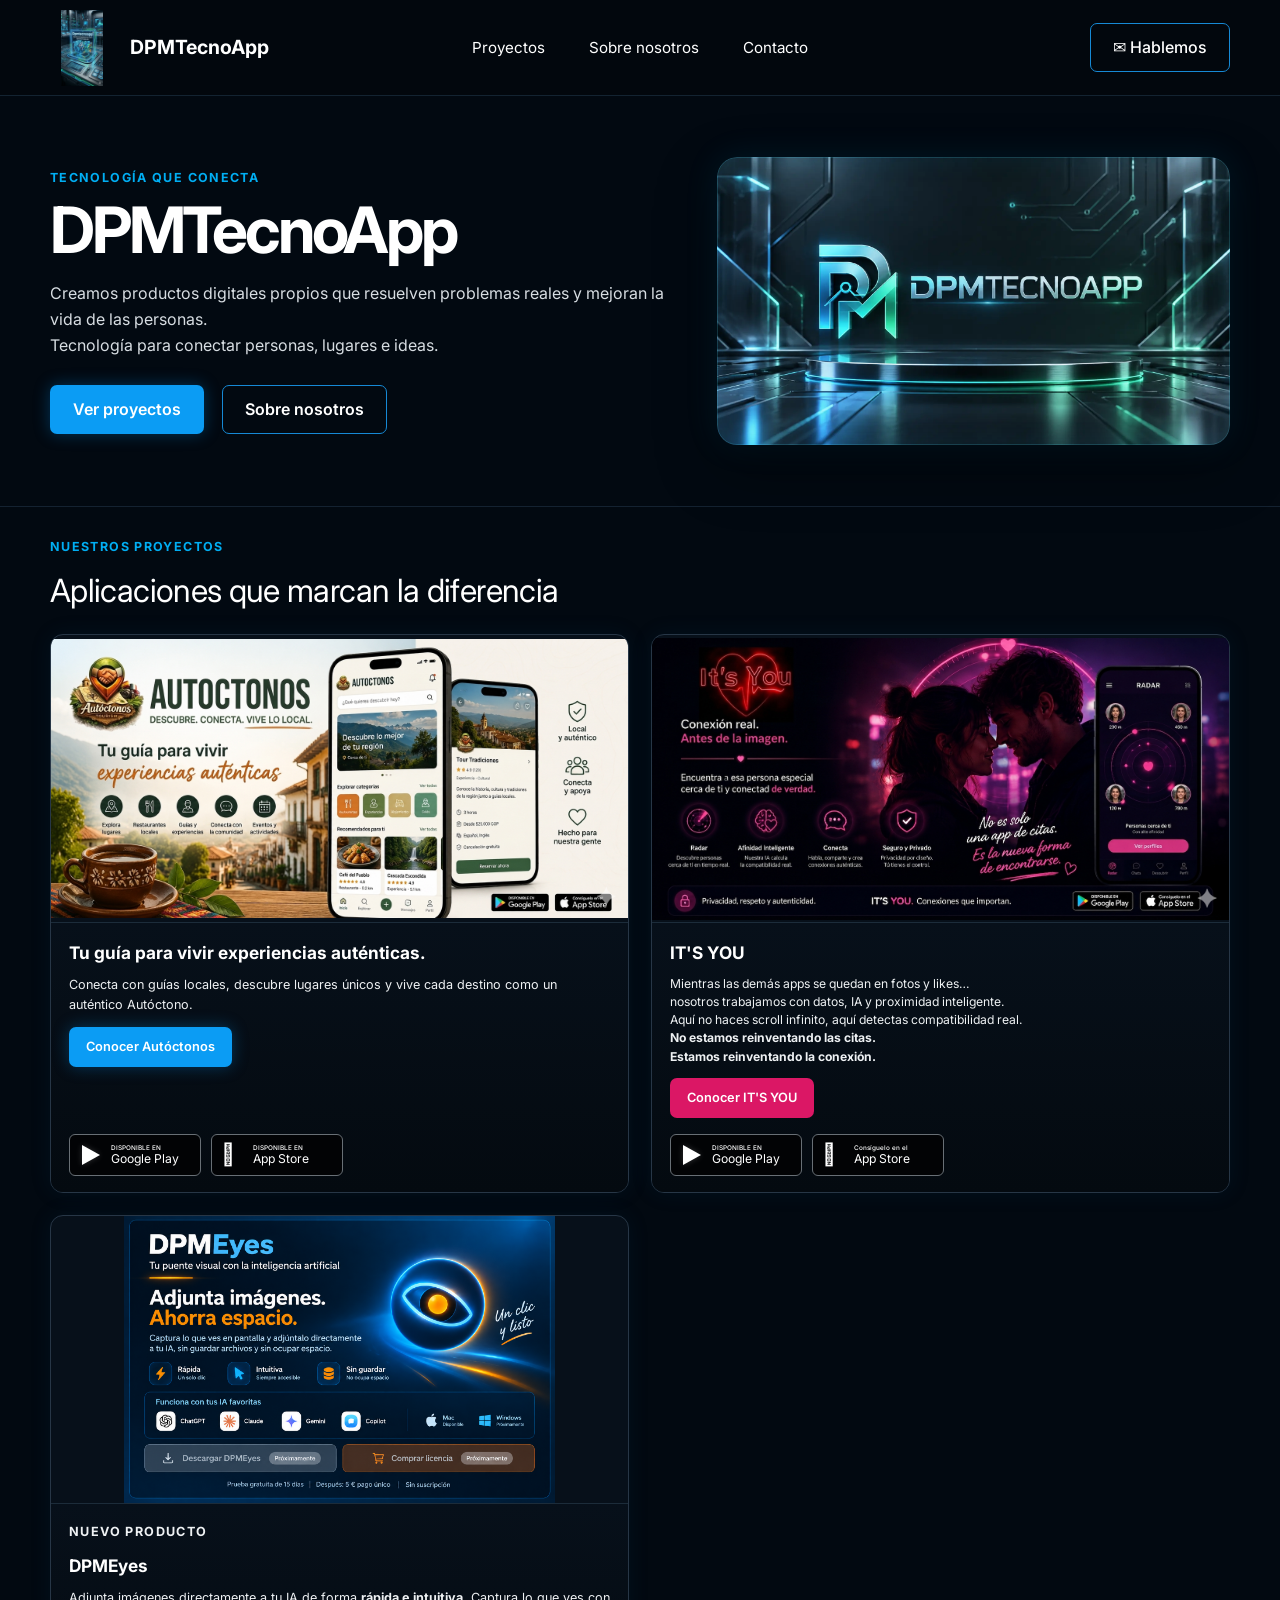
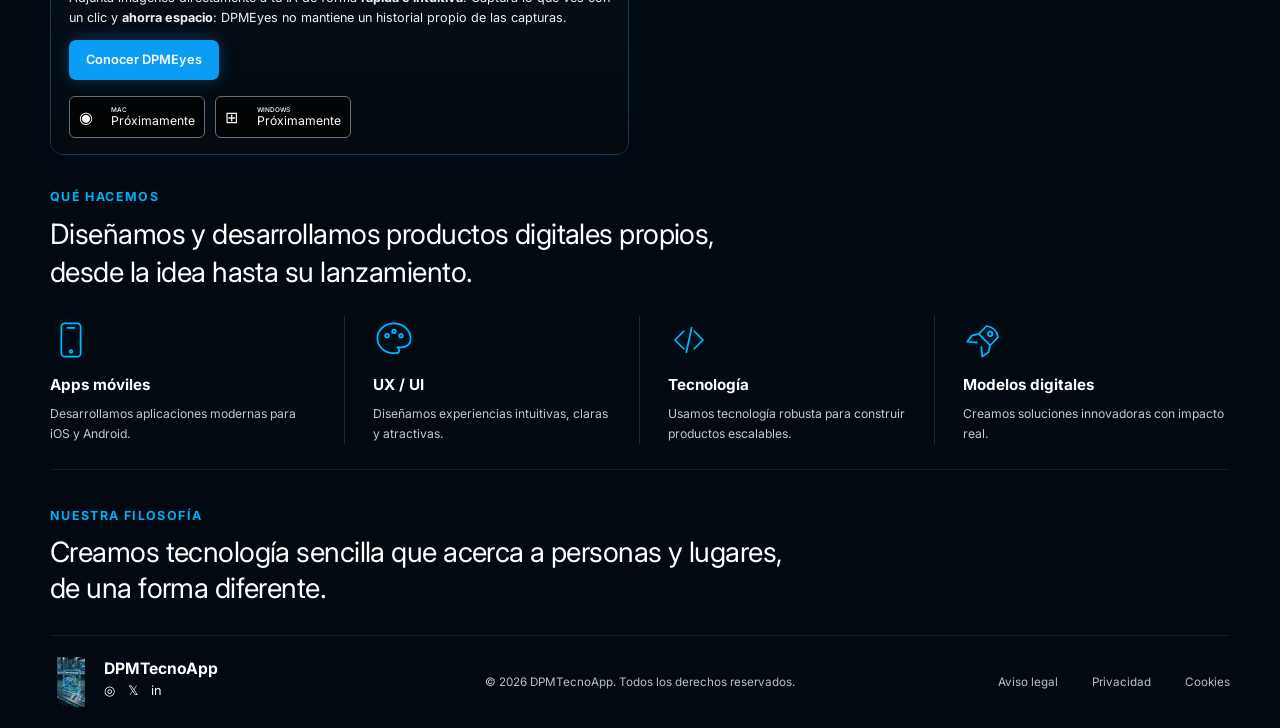
==== commit ce60e169: "Enlazar descarga oficial de Autóctonos en App Store" ====
--- a/index.html
+++ b/index.html
@@ -1 +1 @@
-<!doctype html><html lang="es"><head><meta charset="utf-8"><meta name="viewport" content="width=device-width,initial-scale=1"><meta name="description" content="DPMTecnoApp crea productos digitales propios para conectar personas, lugares e ideas."><title>DPMTecnoApp</title><link rel="preconnect" href="https://fonts.googleapis.com"><link rel="preconnect" href="https://fonts.gstatic.com" crossorigin><link href="https://fonts.googleapis.com/css2?family=Inter:wght@400;500;600;700;800&display=swap" rel="stylesheet"><link rel="stylesheet" href="styles.css"></head><body><header class="site-header"><a class="brand" href="#inicio" aria-label="DPMTecnoApp, inicio"><span class="brand-mark"><img src="assets/app-image.png" alt=""></span><strong>DPMTecnoApp</strong></a><button class="menu-toggle" aria-expanded="false" aria-controls="nav">☰</button><nav id="nav" class="nav"><a href="#proyectos">Proyectos</a><a href="#nosotros">Sobre nosotros</a><a href="#contacto">Contacto</a></nav><button class="btn btn-outline header-contact" data-open-contact>✉ Hablemos</button></header><main><section id="inicio" class="hero"><div class="hero-inner"><div class="hero-copy"><p class="eyebrow">TECNOLOGÍA QUE CONECTA</p><h1>DPMTecnoApp</h1><p class="hero-text">Creamos productos digitales propios que resuelven problemas reales y mejoran la vida de las personas.<br>Tecnología para conectar personas, lugares e ideas.</p><div class="hero-actions"><a class="btn btn-primary" href="#proyectos">Ver proyectos</a><a class="btn btn-outline" href="#nosotros">Sobre nosotros</a></div></div><div class="hero-media hero-brand-reveal"><span class="hero-brand-glow" aria-hidden="true"></span><img src="assets/dpmtecnoapp-hero.webp" alt="Identidad visual de DPMTecnoApp"></div></div></section><section id="proyectos" class="section-shell projects"><p class="eyebrow">NUESTROS PROYECTOS</p><h2>Aplicaciones que marcan la diferencia</h2><div class="project-grid"><article class="project-card"><div class="project-media"><img src="assets/ficha.autoctonos.png" alt="Autóctonos Tourism"></div><div class="project-body"><h3>Tu guía para vivir experiencias auténticas.</h3><p>Conecta con guías locales, descubre lugares únicos y vive cada destino como un auténtico Autóctono.</p><a class="btn btn-primary btn-small" href="autoctonos.html">Conocer Autóctonos</a><div class="store-row"><a class="store-badge" href="https://play.google.com/store/apps/details?id=com.dpmtecnoapp.autoctonos" target="_blank" rel="noopener noreferrer" aria-label="Descargar Autóctonos en Google Play"><span class="play-mark" aria-hidden="true"></span><span><b>DISPONIBLE EN</b><em>Google Play</em></span></a><span class="store-badge"><span class="apple-mark" aria-hidden="true"></span><span><b>Consíguelo en el</b><em>App Store</em></span></span></div></div></article><article class="project-card itsyou-card"><div class="project-media"><img src="assets/ficha-itsyou.png" alt="Presentación de IT'S YOU"></div><div class="project-body its-copy"><h3>IT'S YOU</h3><p>Mientras las demás apps se quedan en fotos y likes…<br>nosotros trabajamos con datos, IA y proximidad inteligente.<br>Aquí no haces scroll infinito, aquí detectas compatibilidad real.<br><strong>No estamos reinventando las citas.<br>Estamos reinventando la conexión.</strong></p><a class="btn btn-pink btn-small" href="itsyou.html">Conocer IT'S YOU</a><div class="store-row"><span class="store-badge"><span class="play-mark" aria-hidden="true"></span><span><b>DISPONIBLE EN</b><em>Google Play</em></span></span><span class="store-badge"><span class="apple-mark" aria-hidden="true"></span><span><b>Consíguelo en el</b><em>App Store</em></span></span></div></div></article><article class="project-card dpmeyes-card"><div class="project-media"><img src="assets/dpmeyes-imagenes/Imagen%20de%20Codex%2022%20sept%202026,%2021_00_14.png" alt="DPMEyes: adjunta imágenes a tu IA de forma rápida e intuitiva sin guardarlas"></div><div class="project-body"><p class="eyebrow">NUEVO PRODUCTO</p><h3>DPMEyes</h3><p>Adjunta imágenes directamente a tu IA de forma <strong>rápida e intuitiva</strong>. Captura lo que ves con un clic y <strong>ahorra espacio</strong>: DPMEyes no mantiene un historial propio de las capturas.</p><a class="btn btn-primary btn-small" href="dpmeyes.html">Conocer DPMEyes</a><div class="store-row"><span class="store-badge"><span>◉</span><span><b>MAC</b><em>Próximamente</em></span></span><span class="store-badge"><span>⊞</span><span><b>WINDOWS</b><em>Próximamente</em></span></span></div></div></article></div></section><section id="nosotros" class="section-shell what"><p class="eyebrow">QUÉ HACEMOS</p><h2>Diseñamos y desarrollamos productos digitales propios,<br>desde la idea hasta su lanzamiento.</h2><div class="feature-grid"><article><span class="feature-icon"><svg viewBox="0 0 48 48" aria-hidden="true"><rect x="13" y="5" width="22" height="38" rx="4"/><line x1="20" y1="10" x2="28" y2="10"/><circle cx="24" cy="37" r="1.5"/></svg></span><h3>Apps móviles</h3><p>Desarrollamos aplicaciones modernas para iOS y Android.</p></article><article><span class="feature-icon"><svg viewBox="0 0 48 48" aria-hidden="true"><path d="M24 5C13.5 5 5 12.6 5 22c0 9.6 8.6 17 18 17h3.5c2 0 3.5-1.6 3.5-3.5 0-1.5-1-2.7-2.3-3.2h4.8C38.9 32.3 43 28.2 43 23 43 13 34.5 5 24 5Z"/><circle cx="16" cy="19" r="2"/><circle cx="24" cy="14" r="2"/><circle cx="32" cy="19" r="2"/></svg></span><h3>UX / UI</h3><p>Diseñamos experiencias intuitivas, claras y atractivas.</p></article><article><span class="feature-icon"><svg viewBox="0 0 48 48" aria-hidden="true"><polyline points="18,14 8,24 18,34"/><polyline points="30,14 40,24 30,34"/><line x1="27" y1="10" x2="21" y2="38"/></svg></span><h3>Tecnología</h3><p>Usamos tecnología robusta para construir productos escalables.</p></article><article><span class="feature-icon"><svg viewBox="0 0 48 48" aria-hidden="true"><path d="M27 8c7 1 12 6 13 13l-9 9-13-13 9-9Z"/><path d="M18 17 10 19l-5 7 11 1"/><path d="M31 30l-2 8-7 5-1-11"/><circle cx="31" cy="17" r="2.5"/></svg></span><h3>Modelos digitales</h3><p>Creamos soluciones innovadoras con impacto real.</p></article></div></section><section class="section-shell philosophy"><p class="eyebrow">NUESTRA FILOSOFÍA</p><h2>Creamos tecnología sencilla que acerca a personas y lugares,<br>de una forma diferente.</h2></section></main><footer id="contacto" class="footer section-shell"><div class="footer-brand"><span class="brand-mark small"><img src="assets/app-image.png" alt=""></span><div><strong>DPMTecnoApp</strong><div class="socials">◎　𝕏　in</div></div></div><p>© 2026 DPMTecnoApp. Todos los derechos reservados.</p><div class="legal"><a href="#">Aviso legal</a><a href="#">Privacidad</a><a href="#">Cookies</a></div></footer><dialog id="contactDialog" class="contact-dialog"><form method="dialog" class="dialog-close-row"><button class="close" aria-label="Cerrar">×</button></form><div class="dialog-content"><p class="eyebrow">CONTACTO</p><h2>Hablemos</h2><p>¿Tienes una idea o quieres colaborar en alguno de nuestros proyectos? Escríbenos.</p><form class="contact-form" action="mailto:dpmtecnoapp@gmail.com" method="post" enctype="text/plain"><label>Nombre<input name="nombre" required></label><label>Email<input type="email" name="email" required></label><label>Mensaje<textarea name="mensaje" rows="5" required></textarea></label><button class="btn btn-primary" type="submit">Enviar mensaje</button></form></div></dialog><script src="script.js"></script></body></html>+<!doctype html><html lang="es"><head><meta charset="utf-8"><meta name="viewport" content="width=device-width,initial-scale=1"><meta name="description" content="DPMTecnoApp crea productos digitales propios para conectar personas, lugares e ideas."><title>DPMTecnoApp</title><link rel="preconnect" href="https://fonts.googleapis.com"><link rel="preconnect" href="https://fonts.gstatic.com" crossorigin><link href="https://fonts.googleapis.com/css2?family=Inter:wght@400;500;600;700;800&display=swap" rel="stylesheet"><link rel="stylesheet" href="styles.css"></head><body><header class="site-header"><a class="brand" href="#inicio" aria-label="DPMTecnoApp, inicio"><span class="brand-mark"><img src="assets/app-image.png" alt=""></span><strong>DPMTecnoApp</strong></a><button class="menu-toggle" aria-expanded="false" aria-controls="nav">☰</button><nav id="nav" class="nav"><a href="#proyectos">Proyectos</a><a href="#nosotros">Sobre nosotros</a><a href="#contacto">Contacto</a></nav><button class="btn btn-outline header-contact" data-open-contact>✉ Hablemos</button></header><main><section id="inicio" class="hero"><div class="hero-inner"><div class="hero-copy"><p class="eyebrow">TECNOLOGÍA QUE CONECTA</p><h1>DPMTecnoApp</h1><p class="hero-text">Creamos productos digitales propios que resuelven problemas reales y mejoran la vida de las personas.<br>Tecnología para conectar personas, lugares e ideas.</p><div class="hero-actions"><a class="btn btn-primary" href="#proyectos">Ver proyectos</a><a class="btn btn-outline" href="#nosotros">Sobre nosotros</a></div></div><div class="hero-media hero-brand-reveal"><span class="hero-brand-glow" aria-hidden="true"></span><img src="assets/dpmtecnoapp-hero.webp" alt="Identidad visual de DPMTecnoApp"></div></div></section><section id="proyectos" class="section-shell projects"><p class="eyebrow">NUESTROS PROYECTOS</p><h2>Aplicaciones que marcan la diferencia</h2><div class="project-grid"><article class="project-card"><div class="project-media"><img src="assets/ficha.autoctonos.png" alt="Autóctonos Tourism"></div><div class="project-body"><h3>Tu guía para vivir experiencias auténticas.</h3><p>Conecta con guías locales, descubre lugares únicos y vive cada destino como un auténtico Autóctono.</p><a class="btn btn-primary btn-small" href="autoctonos.html">Conocer Autóctonos</a><div class="store-row"><a class="store-badge" href="https://play.google.com/store/apps/details?id=com.dpmtecnoapp.autoctonos" target="_blank" rel="noopener noreferrer" aria-label="Descargar Autóctonos en Google Play"><span class="play-mark" aria-hidden="true"></span><span><b>DISPONIBLE EN</b><em>Google Play</em></span></a><a class="store-badge" href="https://apps.apple.com/es/app/aut%C3%B3ctonos/id6808679425" target="_blank" rel="noopener noreferrer" aria-label="Descargar Autóctonos en App Store"><span class="apple-mark" aria-hidden="true"></span><span><b>DISPONIBLE EN</b><em>App Store</em></span></a></div></div></article><article class="project-card itsyou-card"><div class="project-media"><img src="assets/ficha-itsyou.png" alt="Presentación de IT'S YOU"></div><div class="project-body its-copy"><h3>IT'S YOU</h3><p>Mientras las demás apps se quedan en fotos y likes…<br>nosotros trabajamos con datos, IA y proximidad inteligente.<br>Aquí no haces scroll infinito, aquí detectas compatibilidad real.<br><strong>No estamos reinventando las citas.<br>Estamos reinventando la conexión.</strong></p><a class="btn btn-pink btn-small" href="itsyou.html">Conocer IT'S YOU</a><div class="store-row"><span class="store-badge"><span class="play-mark" aria-hidden="true"></span><span><b>DISPONIBLE EN</b><em>Google Play</em></span></span><span class="store-badge"><span class="apple-mark" aria-hidden="true"></span><span><b>Consíguelo en el</b><em>App Store</em></span></span></div></div></article><article class="project-card dpmeyes-card"><div class="project-media"><img src="assets/dpmeyes-imagenes/Imagen%20de%20Codex%2022%20sept%202026,%2021_00_14.png" alt="DPMEyes: adjunta imágenes a tu IA de forma rápida e intuitiva sin guardarlas"></div><div class="project-body"><p class="eyebrow">NUEVO PRODUCTO</p><h3>DPMEyes</h3><p>Adjunta imágenes directamente a tu IA de forma <strong>rápida e intuitiva</strong>. Captura lo que ves con un clic y <strong>ahorra espacio</strong>: DPMEyes no mantiene un historial propio de las capturas.</p><a class="btn btn-primary btn-small" href="dpmeyes.html">Conocer DPMEyes</a><div class="store-row"><span class="store-badge"><span>◉</span><span><b>MAC</b><em>Próximamente</em></span></span><span class="store-badge"><span>⊞</span><span><b>WINDOWS</b><em>Próximamente</em></span></span></div></div></article></div></section><section id="nosotros" class="section-shell what"><p class="eyebrow">QUÉ HACEMOS</p><h2>Diseñamos y desarrollamos productos digitales propios,<br>desde la idea hasta su lanzamiento.</h2><div class="feature-grid"><article><span class="feature-icon"><svg viewBox="0 0 48 48" aria-hidden="true"><rect x="13" y="5" width="22" height="38" rx="4"/><line x1="20" y1="10" x2="28" y2="10"/><circle cx="24" cy="37" r="1.5"/></svg></span><h3>Apps móviles</h3><p>Desarrollamos aplicaciones modernas para iOS y Android.</p></article><article><span class="feature-icon"><svg viewBox="0 0 48 48" aria-hidden="true"><path d="M24 5C13.5 5 5 12.6 5 22c0 9.6 8.6 17 18 17h3.5c2 0 3.5-1.6 3.5-3.5 0-1.5-1-2.7-2.3-3.2h4.8C38.9 32.3 43 28.2 43 23 43 13 34.5 5 24 5Z"/><circle cx="16" cy="19" r="2"/><circle cx="24" cy="14" r="2"/><circle cx="32" cy="19" r="2"/></svg></span><h3>UX / UI</h3><p>Diseñamos experiencias intuitivas, claras y atractivas.</p></article><article><span class="feature-icon"><svg viewBox="0 0 48 48" aria-hidden="true"><polyline points="18,14 8,24 18,34"/><polyline points="30,14 40,24 30,34"/><line x1="27" y1="10" x2="21" y2="38"/></svg></span><h3>Tecnología</h3><p>Usamos tecnología robusta para construir productos escalables.</p></article><article><span class="feature-icon"><svg viewBox="0 0 48 48" aria-hidden="true"><path d="M27 8c7 1 12 6 13 13l-9 9-13-13 9-9Z"/><path d="M18 17 10 19l-5 7 11 1"/><path d="M31 30l-2 8-7 5-1-11"/><circle cx="31" cy="17" r="2.5"/></svg></span><h3>Modelos digitales</h3><p>Creamos soluciones innovadoras con impacto real.</p></article></div></section><section class="section-shell philosophy"><p class="eyebrow">NUESTRA FILOSOFÍA</p><h2>Creamos tecnología sencilla que acerca a personas y lugares,<br>de una forma diferente.</h2></section></main><footer id="contacto" class="footer section-shell"><div class="footer-brand"><span class="brand-mark small"><img src="assets/app-image.png" alt=""></span><div><strong>DPMTecnoApp</strong><div class="socials">◎　𝕏　in</div></div></div><p>© 2026 DPMTecnoApp. Todos los derechos reservados.</p><div class="legal"><a href="#">Aviso legal</a><a href="#">Privacidad</a><a href="#">Cookies</a></div></footer><dialog id="contactDialog" class="contact-dialog"><form method="dialog" class="dialog-close-row"><button class="close" aria-label="Cerrar">×</button></form><div class="dialog-content"><p class="eyebrow">CONTACTO</p><h2>Hablemos</h2><p>¿Tienes una idea o quieres colaborar en alguno de nuestros proyectos? Escríbenos.</p><form class="contact-form" action="mailto:dpmtecnoapp@gmail.com" method="post" enctype="text/plain"><label>Nombre<input name="nombre" required></label><label>Email<input type="email" name="email" required></label><label>Mensaje<textarea name="mensaje" rows="5" required></textarea></label><button class="btn btn-primary" type="submit">Enviar mensaje</button></form></div></dialog><script src="script.js"></script></body></html>
